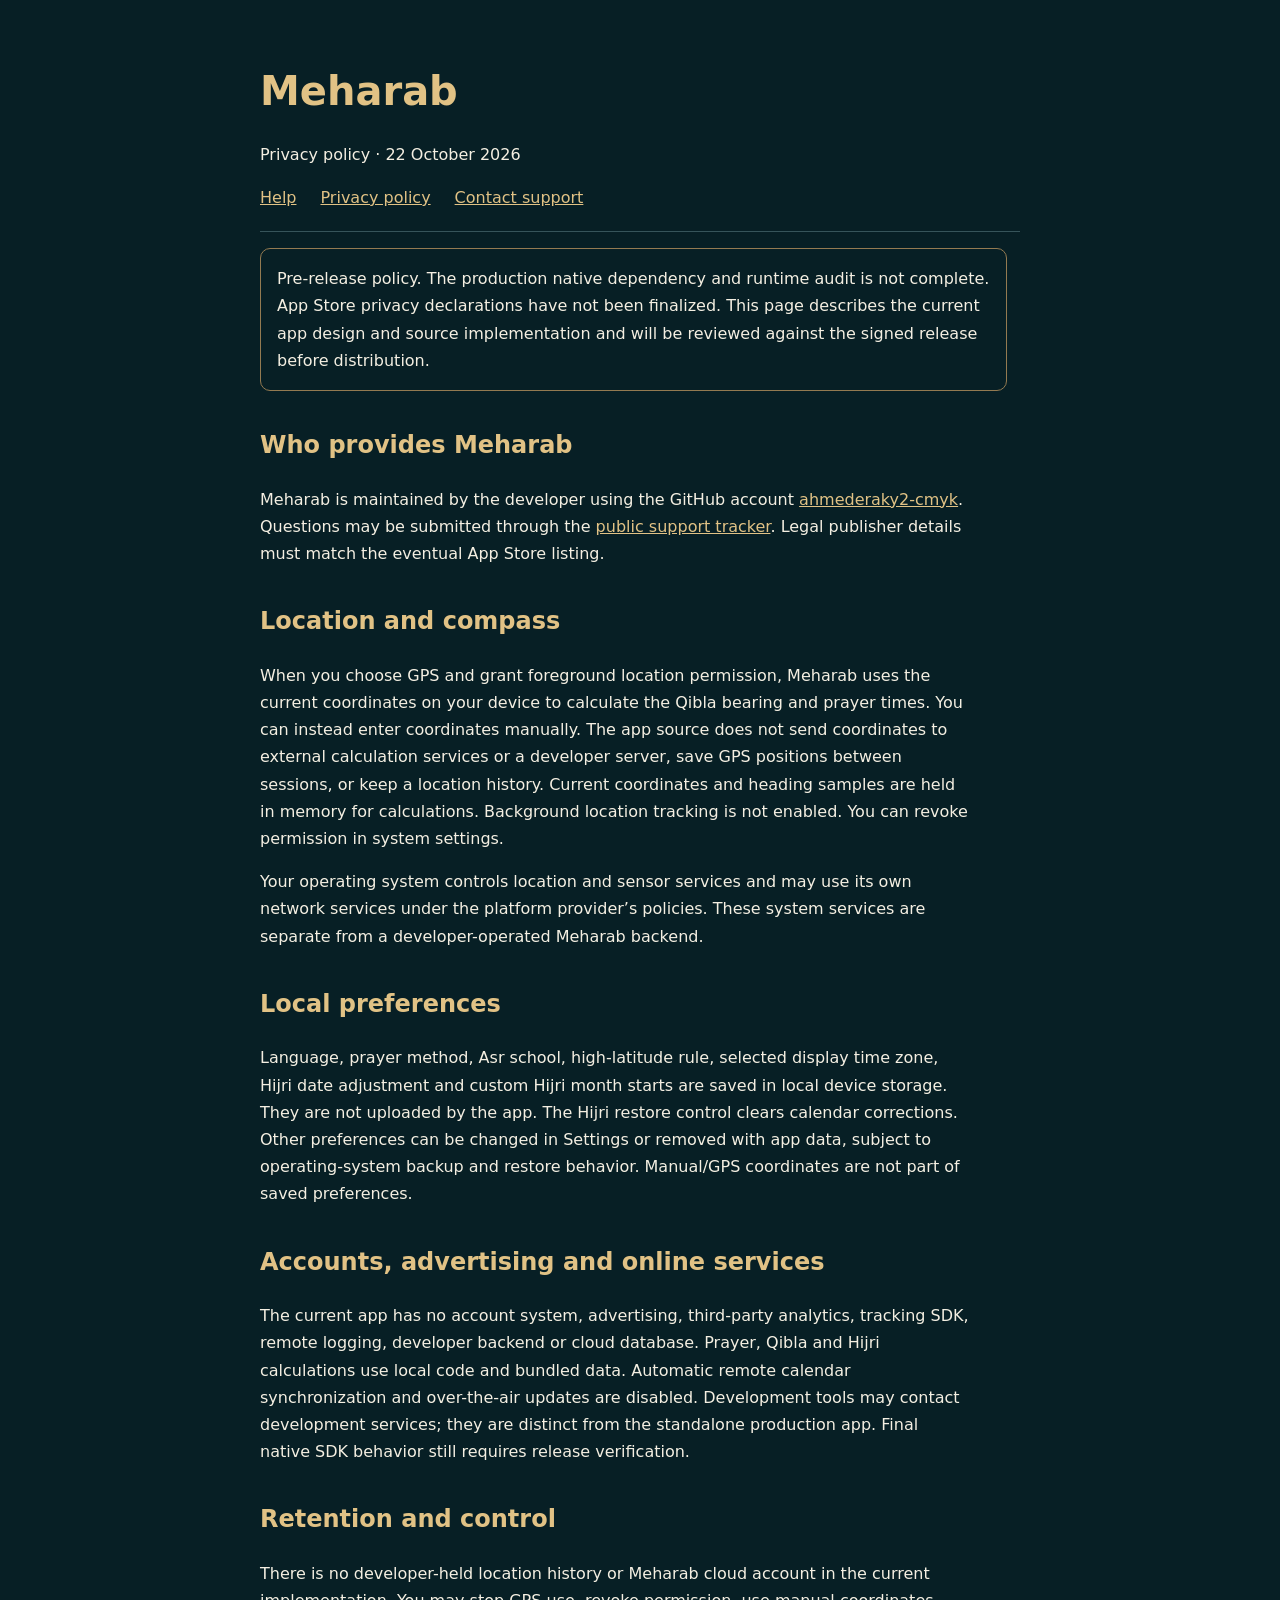
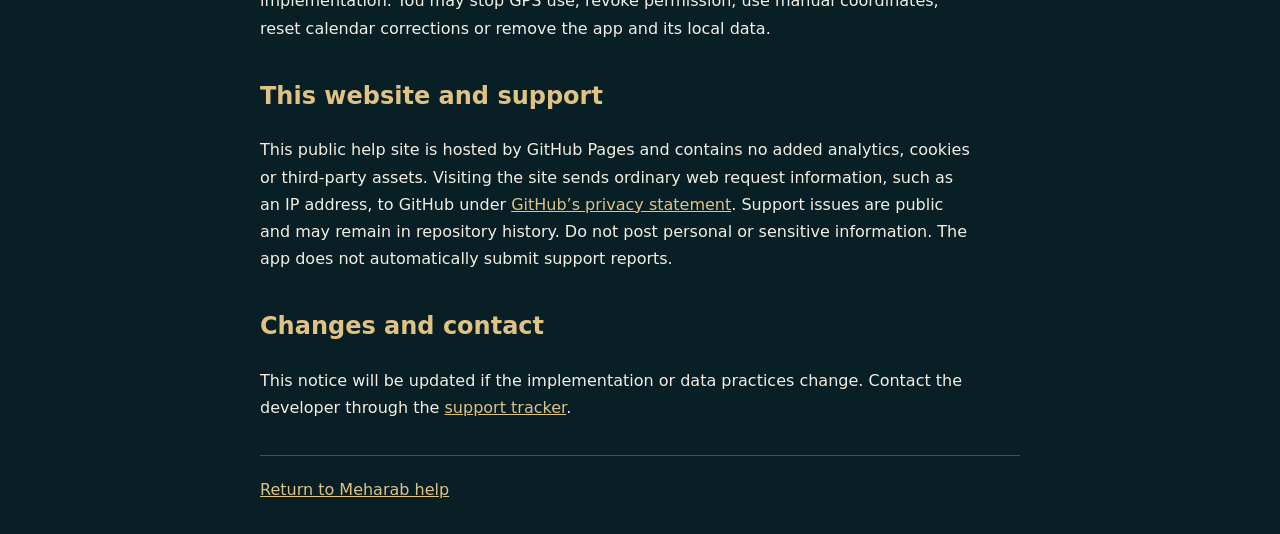
==== privacy.html @ 05a84f22 "Publish Meharab help and provisional privacy policy" ====
<!doctype html><html lang="en"><meta charset="utf-8"><meta name="viewport" content="width=device-width, initial-scale=1"><title>Meharab — Privacy Policy</title><link rel="stylesheet" href="style.css"><header><h1>Meharab</h1><p>Privacy policy · 22 October 2026</p><nav><a href="index.html">Help</a><a href="privacy.html">Privacy policy</a><a href="https://github.com/ahmederaky2-cmyk/Meharab-Support/issues/new">Contact support</a></nav></header><main><p class="notice">Pre-release policy. The production native dependency and runtime audit is not complete. App Store privacy declarations have not been finalized. This page describes the current app design and source implementation and will be reviewed against the signed release before distribution.</p><section><h2>Who provides Meharab</h2><p>Meharab is maintained by the developer using the GitHub account <a href="https://github.com/ahmederaky2-cmyk">ahmederaky2-cmyk</a>. Questions may be submitted through the <a href="https://github.com/ahmederaky2-cmyk/Meharab-Support/issues/new">public support tracker</a>. Legal publisher details must match the eventual App Store listing.</p></section><section><h2>Location and compass</h2><p>When you choose GPS and grant foreground location permission, Meharab uses the current coordinates on your device to calculate the Qibla bearing and prayer times. You can instead enter coordinates manually. The app source does not send coordinates to external calculation services or a developer server, save GPS positions between sessions, or keep a location history. Current coordinates and heading samples are held in memory for calculations. Background location tracking is not enabled. You can revoke permission in system settings.</p><p>Your operating system controls location and sensor services and may use its own network services under the platform provider’s policies. These system services are separate from a developer-operated Meharab backend.</p></section><section><h2>Local preferences</h2><p>Language, prayer method, Asr school, high-latitude rule, selected display time zone, Hijri date adjustment and custom Hijri month starts are saved in local device storage. They are not uploaded by the app. The Hijri restore control clears calendar corrections. Other preferences can be changed in Settings or removed with app data, subject to operating-system backup and restore behavior. Manual/GPS coordinates are not part of saved preferences.</p></section><section><h2>Accounts, advertising and online services</h2><p>The current app has no account system, advertising, third-party analytics, tracking SDK, remote logging, developer backend or cloud database. Prayer, Qibla and Hijri calculations use local code and bundled data. Automatic remote calendar synchronization and over-the-air updates are disabled. Development tools may contact development services; they are distinct from the standalone production app. Final native SDK behavior still requires release verification.</p></section><section><h2>Retention and control</h2><p>There is no developer-held location history or Meharab cloud account in the current implementation. You may stop GPS use, revoke permission, use manual coordinates, reset calendar corrections or remove the app and its local data.</p></section><section><h2>This website and support</h2><p>This public help site is hosted by GitHub Pages and contains no added analytics, cookies or third-party assets. Visiting the site sends ordinary web request information, such as an IP address, to GitHub under <a href="https://docs.github.com/en/site-policy/privacy-policies/github-general-privacy-statement">GitHub’s privacy statement</a>. Support issues are public and may remain in repository history. Do not post personal or sensitive information. The app does not automatically submit support reports.</p></section><section><h2>Changes and contact</h2><p>This notice will be updated if the implementation or data practices change. Contact the developer through the <a href="https://github.com/ahmederaky2-cmyk/Meharab-Support/issues/new">support tracker</a>.</p></section></main><footer><a href="index.html">Return to Meharab help</a></footer></html>
---- style.css ----
:root{color-scheme:dark;font-family:system-ui,sans-serif;background:#071f25;color:#f4efe2}body{max-width:760px;margin:auto;padding:30px 22px;line-height:1.7}header{border-bottom:1px solid #36545a;padding-bottom:20px}h1,h2,a{color:#e1c285}h1{font-size:2.5rem;margin-bottom:0}nav{display:flex;gap:24px;flex-wrap:wrap}section{margin:34px 0}footer{border-top:1px solid #36545a;color:#abc1ba;padding-top:20px}a:focus{outline:2px solid #e1c285}p,li{max-width:70ch}.notice{border:1px solid #937a51;padding:16px;border-radius:10px}
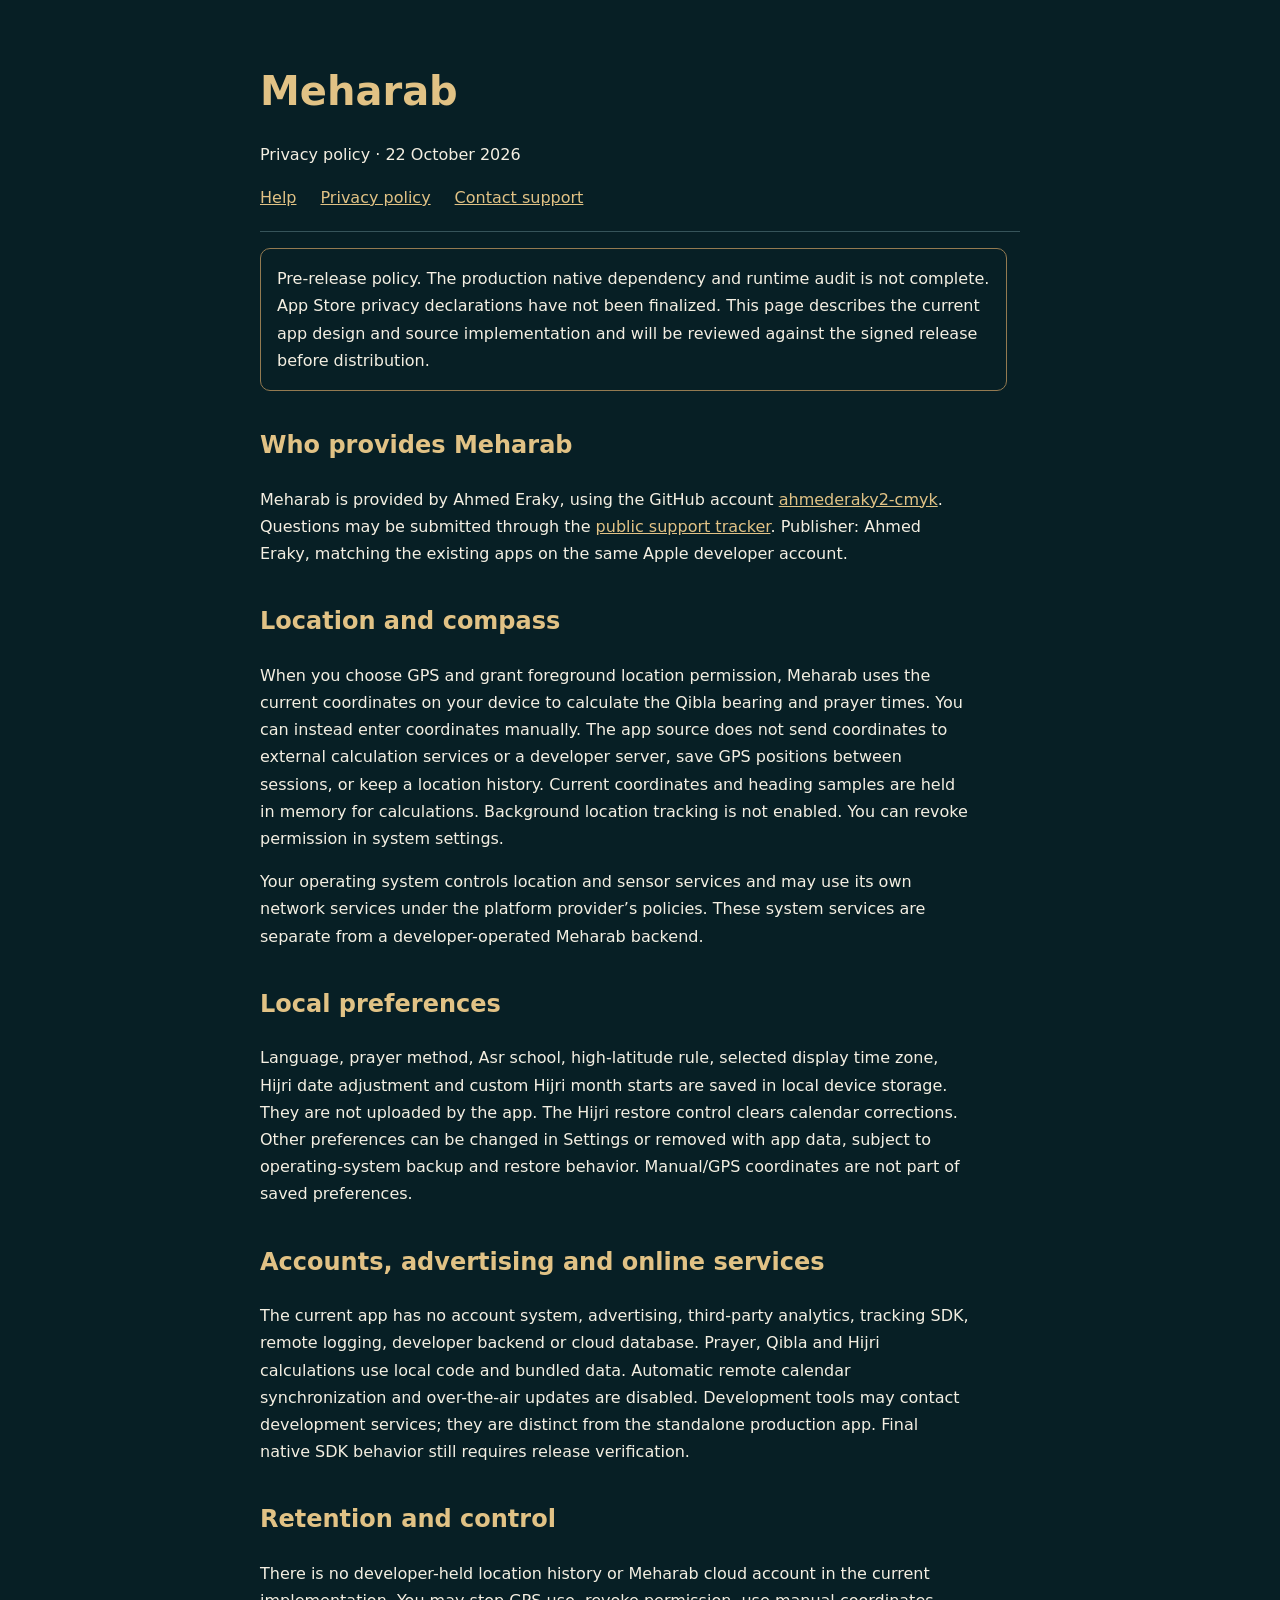
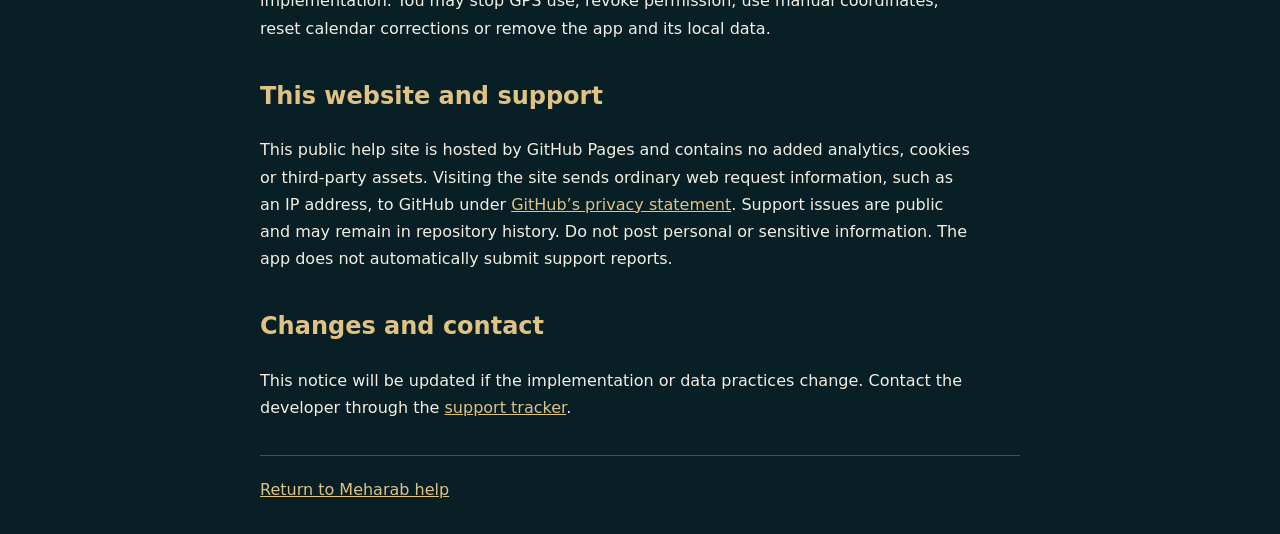
==== commit 47e84fd6: "Match Meharab publisher to existing Ahmed Eraky apps" ====
--- a/privacy.html
+++ b/privacy.html
@@ -1 +1 @@
-<!doctype html><html lang="en"><meta charset="utf-8"><meta name="viewport" content="width=device-width, initial-scale=1"><title>Meharab — Privacy Policy</title><link rel="stylesheet" href="style.css"><header><h1>Meharab</h1><p>Privacy policy · 22 October 2026</p><nav><a href="index.html">Help</a><a href="privacy.html">Privacy policy</a><a href="https://github.com/ahmederaky2-cmyk/Meharab-Support/issues/new">Contact support</a></nav></header><main><p class="notice">Pre-release policy. The production native dependency and runtime audit is not complete. App Store privacy declarations have not been finalized. This page describes the current app design and source implementation and will be reviewed against the signed release before distribution.</p><section><h2>Who provides Meharab</h2><p>Meharab is maintained by the developer using the GitHub account <a href="https://github.com/ahmederaky2-cmyk">ahmederaky2-cmyk</a>. Questions may be submitted through the <a href="https://github.com/ahmederaky2-cmyk/Meharab-Support/issues/new">public support tracker</a>. Legal publisher details must match the eventual App Store listing.</p></section><section><h2>Location and compass</h2><p>When you choose GPS and grant foreground location permission, Meharab uses the current coordinates on your device to calculate the Qibla bearing and prayer times. You can instead enter coordinates manually. The app source does not send coordinates to external calculation services or a developer server, save GPS positions between sessions, or keep a location history. Current coordinates and heading samples are held in memory for calculations. Background location tracking is not enabled. You can revoke permission in system settings.</p><p>Your operating system controls location and sensor services and may use its own network services under the platform provider’s policies. These system services are separate from a developer-operated Meharab backend.</p></section><section><h2>Local preferences</h2><p>Language, prayer method, Asr school, high-latitude rule, selected display time zone, Hijri date adjustment and custom Hijri month starts are saved in local device storage. They are not uploaded by the app. The Hijri restore control clears calendar corrections. Other preferences can be changed in Settings or removed with app data, subject to operating-system backup and restore behavior. Manual/GPS coordinates are not part of saved preferences.</p></section><section><h2>Accounts, advertising and online services</h2><p>The current app has no account system, advertising, third-party analytics, tracking SDK, remote logging, developer backend or cloud database. Prayer, Qibla and Hijri calculations use local code and bundled data. Automatic remote calendar synchronization and over-the-air updates are disabled. Development tools may contact development services; they are distinct from the standalone production app. Final native SDK behavior still requires release verification.</p></section><section><h2>Retention and control</h2><p>There is no developer-held location history or Meharab cloud account in the current implementation. You may stop GPS use, revoke permission, use manual coordinates, reset calendar corrections or remove the app and its local data.</p></section><section><h2>This website and support</h2><p>This public help site is hosted by GitHub Pages and contains no added analytics, cookies or third-party assets. Visiting the site sends ordinary web request information, such as an IP address, to GitHub under <a href="https://docs.github.com/en/site-policy/privacy-policies/github-general-privacy-statement">GitHub’s privacy statement</a>. Support issues are public and may remain in repository history. Do not post personal or sensitive information. The app does not automatically submit support reports.</p></section><section><h2>Changes and contact</h2><p>This notice will be updated if the implementation or data practices change. Contact the developer through the <a href="https://github.com/ahmederaky2-cmyk/Meharab-Support/issues/new">support tracker</a>.</p></section></main><footer><a href="index.html">Return to Meharab help</a></footer></html>
+<!doctype html><html lang="en"><meta charset="utf-8"><meta name="viewport" content="width=device-width, initial-scale=1"><title>Meharab — Privacy Policy</title><link rel="stylesheet" href="style.css"><header><h1>Meharab</h1><p>Privacy policy · 22 October 2026</p><nav><a href="index.html">Help</a><a href="privacy.html">Privacy policy</a><a href="https://github.com/ahmederaky2-cmyk/Meharab-Support/issues/new">Contact support</a></nav></header><main><p class="notice">Pre-release policy. The production native dependency and runtime audit is not complete. App Store privacy declarations have not been finalized. This page describes the current app design and source implementation and will be reviewed against the signed release before distribution.</p><section><h2>Who provides Meharab</h2><p>Meharab is provided by Ahmed Eraky, using the GitHub account <a href="https://github.com/ahmederaky2-cmyk">ahmederaky2-cmyk</a>. Questions may be submitted through the <a href="https://github.com/ahmederaky2-cmyk/Meharab-Support/issues/new">public support tracker</a>. Publisher: Ahmed Eraky, matching the existing apps on the same Apple developer account.</p></section><section><h2>Location and compass</h2><p>When you choose GPS and grant foreground location permission, Meharab uses the current coordinates on your device to calculate the Qibla bearing and prayer times. You can instead enter coordinates manually. The app source does not send coordinates to external calculation services or a developer server, save GPS positions between sessions, or keep a location history. Current coordinates and heading samples are held in memory for calculations. Background location tracking is not enabled. You can revoke permission in system settings.</p><p>Your operating system controls location and sensor services and may use its own network services under the platform provider’s policies. These system services are separate from a developer-operated Meharab backend.</p></section><section><h2>Local preferences</h2><p>Language, prayer method, Asr school, high-latitude rule, selected display time zone, Hijri date adjustment and custom Hijri month starts are saved in local device storage. They are not uploaded by the app. The Hijri restore control clears calendar corrections. Other preferences can be changed in Settings or removed with app data, subject to operating-system backup and restore behavior. Manual/GPS coordinates are not part of saved preferences.</p></section><section><h2>Accounts, advertising and online services</h2><p>The current app has no account system, advertising, third-party analytics, tracking SDK, remote logging, developer backend or cloud database. Prayer, Qibla and Hijri calculations use local code and bundled data. Automatic remote calendar synchronization and over-the-air updates are disabled. Development tools may contact development services; they are distinct from the standalone production app. Final native SDK behavior still requires release verification.</p></section><section><h2>Retention and control</h2><p>There is no developer-held location history or Meharab cloud account in the current implementation. You may stop GPS use, revoke permission, use manual coordinates, reset calendar corrections or remove the app and its local data.</p></section><section><h2>This website and support</h2><p>This public help site is hosted by GitHub Pages and contains no added analytics, cookies or third-party assets. Visiting the site sends ordinary web request information, such as an IP address, to GitHub under <a href="https://docs.github.com/en/site-policy/privacy-policies/github-general-privacy-statement">GitHub’s privacy statement</a>. Support issues are public and may remain in repository history. Do not post personal or sensitive information. The app does not automatically submit support reports.</p></section><section><h2>Changes and contact</h2><p>This notice will be updated if the implementation or data practices change. Contact the developer through the <a href="https://github.com/ahmederaky2-cmyk/Meharab-Support/issues/new">support tracker</a>.</p></section></main><footer><a href="index.html">Return to Meharab help</a></footer></html>
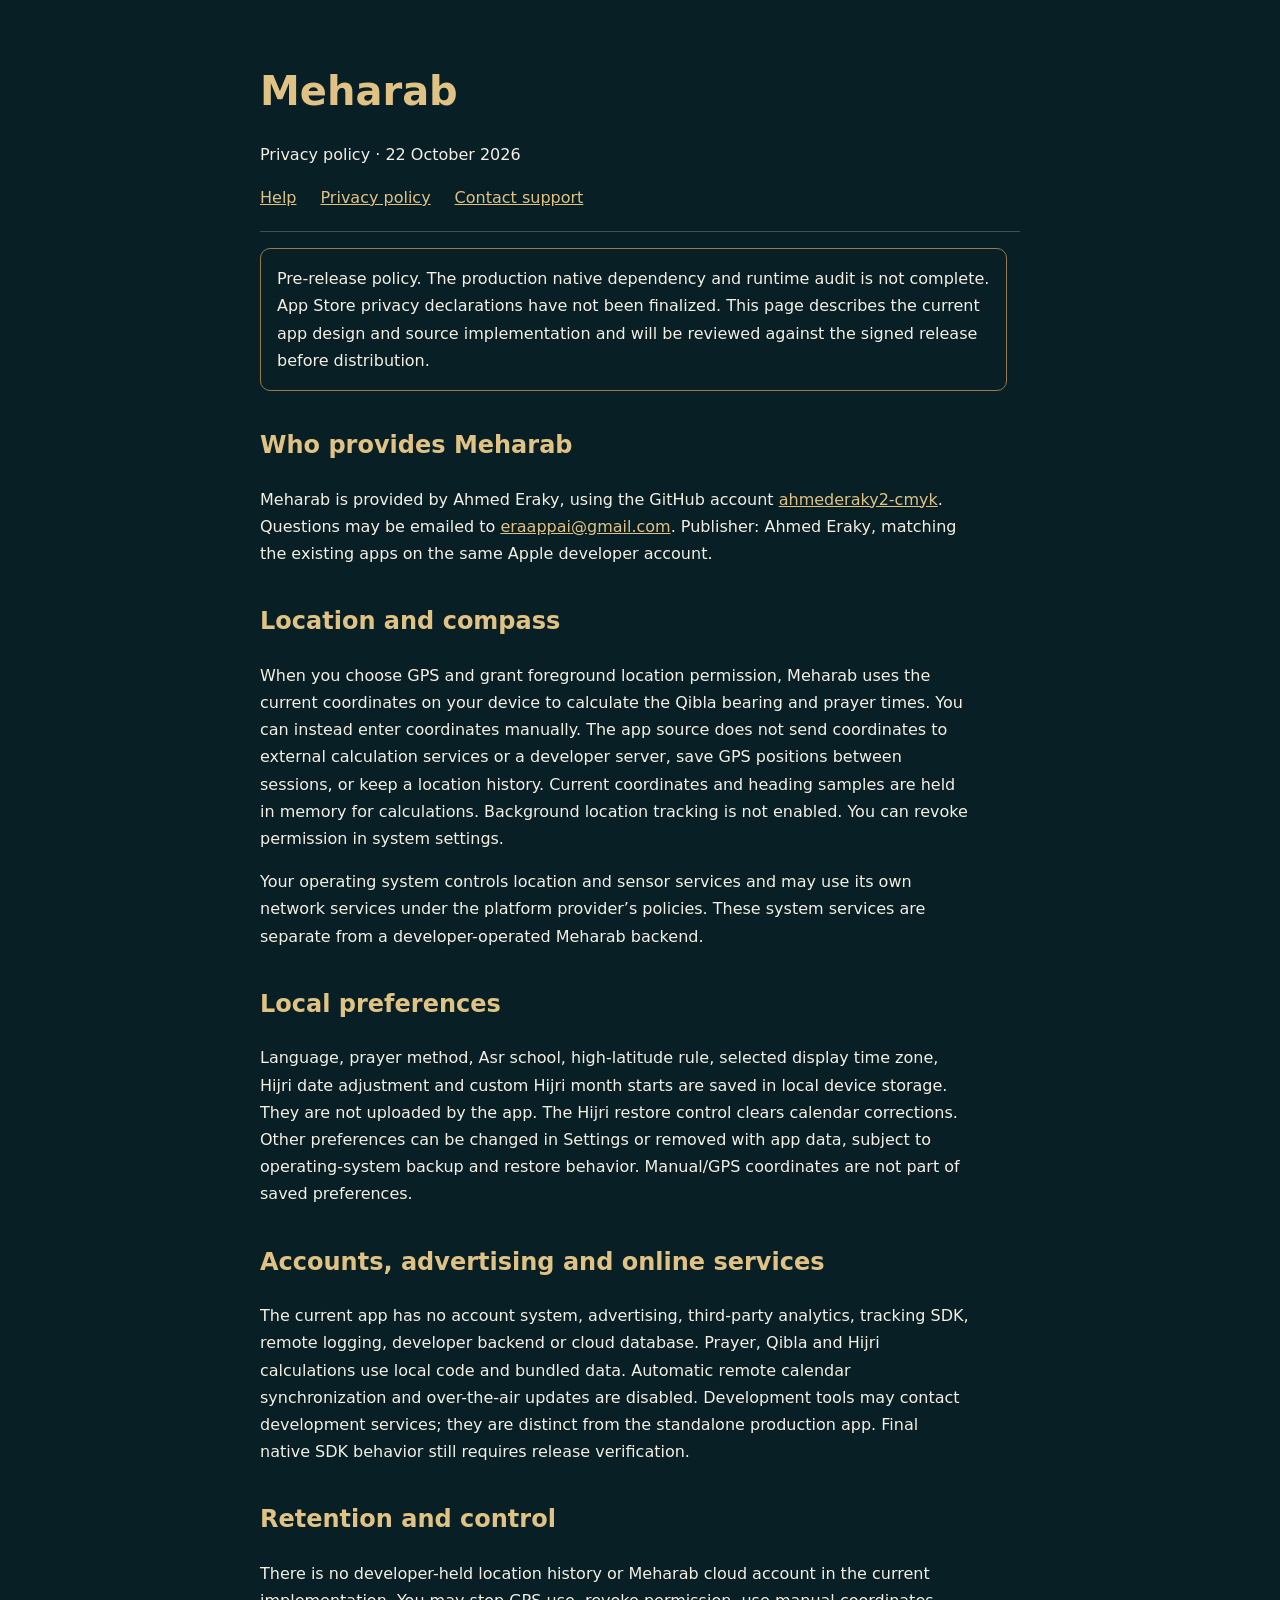
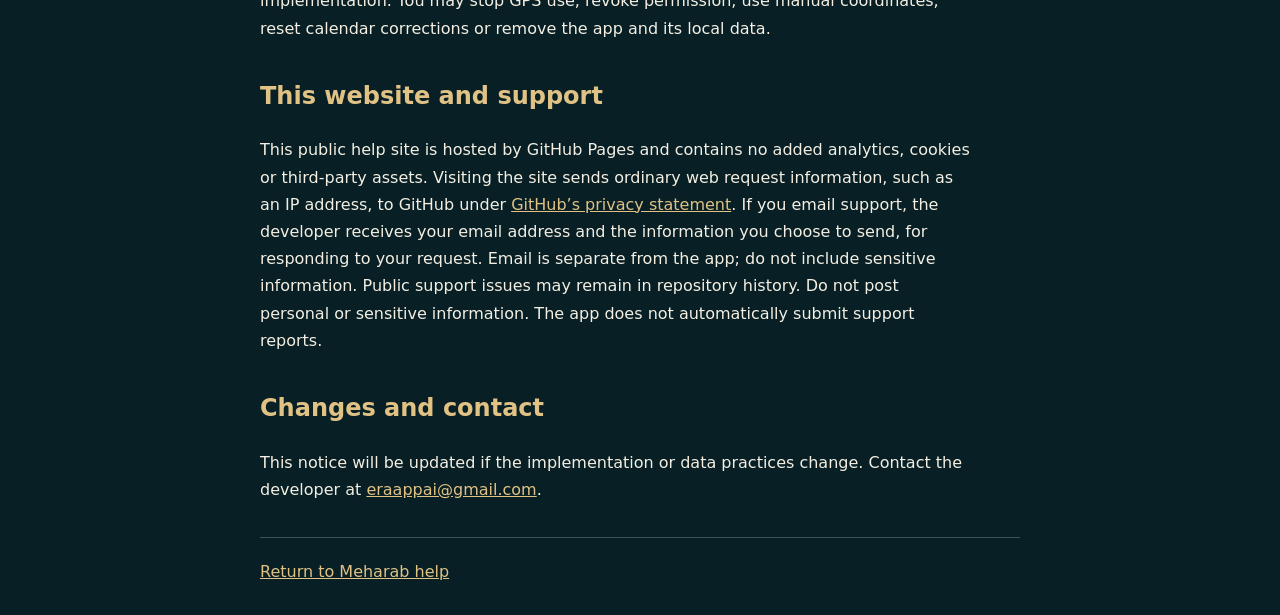
==== commit 87398a4b: "Use confirmed Fastera support email for Meharab" ====
--- a/privacy.html
+++ b/privacy.html
@@ -1 +1 @@
-<!doctype html><html lang="en"><meta charset="utf-8"><meta name="viewport" content="width=device-width, initial-scale=1"><title>Meharab — Privacy Policy</title><link rel="stylesheet" href="style.css"><header><h1>Meharab</h1><p>Privacy policy · 22 October 2026</p><nav><a href="index.html">Help</a><a href="privacy.html">Privacy policy</a><a href="https://github.com/ahmederaky2-cmyk/Meharab-Support/issues/new">Contact support</a></nav></header><main><p class="notice">Pre-release policy. The production native dependency and runtime audit is not complete. App Store privacy declarations have not been finalized. This page describes the current app design and source implementation and will be reviewed against the signed release before distribution.</p><section><h2>Who provides Meharab</h2><p>Meharab is provided by Ahmed Eraky, using the GitHub account <a href="https://github.com/ahmederaky2-cmyk">ahmederaky2-cmyk</a>. Questions may be submitted through the <a href="https://github.com/ahmederaky2-cmyk/Meharab-Support/issues/new">public support tracker</a>. Publisher: Ahmed Eraky, matching the existing apps on the same Apple developer account.</p></section><section><h2>Location and compass</h2><p>When you choose GPS and grant foreground location permission, Meharab uses the current coordinates on your device to calculate the Qibla bearing and prayer times. You can instead enter coordinates manually. The app source does not send coordinates to external calculation services or a developer server, save GPS positions between sessions, or keep a location history. Current coordinates and heading samples are held in memory for calculations. Background location tracking is not enabled. You can revoke permission in system settings.</p><p>Your operating system controls location and sensor services and may use its own network services under the platform provider’s policies. These system services are separate from a developer-operated Meharab backend.</p></section><section><h2>Local preferences</h2><p>Language, prayer method, Asr school, high-latitude rule, selected display time zone, Hijri date adjustment and custom Hijri month starts are saved in local device storage. They are not uploaded by the app. The Hijri restore control clears calendar corrections. Other preferences can be changed in Settings or removed with app data, subject to operating-system backup and restore behavior. Manual/GPS coordinates are not part of saved preferences.</p></section><section><h2>Accounts, advertising and online services</h2><p>The current app has no account system, advertising, third-party analytics, tracking SDK, remote logging, developer backend or cloud database. Prayer, Qibla and Hijri calculations use local code and bundled data. Automatic remote calendar synchronization and over-the-air updates are disabled. Development tools may contact development services; they are distinct from the standalone production app. Final native SDK behavior still requires release verification.</p></section><section><h2>Retention and control</h2><p>There is no developer-held location history or Meharab cloud account in the current implementation. You may stop GPS use, revoke permission, use manual coordinates, reset calendar corrections or remove the app and its local data.</p></section><section><h2>This website and support</h2><p>This public help site is hosted by GitHub Pages and contains no added analytics, cookies or third-party assets. Visiting the site sends ordinary web request information, such as an IP address, to GitHub under <a href="https://docs.github.com/en/site-policy/privacy-policies/github-general-privacy-statement">GitHub’s privacy statement</a>. Support issues are public and may remain in repository history. Do not post personal or sensitive information. The app does not automatically submit support reports.</p></section><section><h2>Changes and contact</h2><p>This notice will be updated if the implementation or data practices change. Contact the developer through the <a href="https://github.com/ahmederaky2-cmyk/Meharab-Support/issues/new">support tracker</a>.</p></section></main><footer><a href="index.html">Return to Meharab help</a></footer></html>
+<!doctype html><html lang="en"><meta charset="utf-8"><meta name="viewport" content="width=device-width, initial-scale=1"><title>Meharab — Privacy Policy</title><link rel="stylesheet" href="style.css"><header><h1>Meharab</h1><p>Privacy policy · 22 October 2026</p><nav><a href="index.html">Help</a><a href="privacy.html">Privacy policy</a><a href="https://github.com/ahmederaky2-cmyk/Meharab-Support/issues/new">Contact support</a></nav></header><main><p class="notice">Pre-release policy. The production native dependency and runtime audit is not complete. App Store privacy declarations have not been finalized. This page describes the current app design and source implementation and will be reviewed against the signed release before distribution.</p><section><h2>Who provides Meharab</h2><p>Meharab is provided by Ahmed Eraky, using the GitHub account <a href="https://github.com/ahmederaky2-cmyk">ahmederaky2-cmyk</a>. Questions may be emailed to <a href="mailto:eraappai@gmail.com">eraappai@gmail.com</a>. Publisher: Ahmed Eraky, matching the existing apps on the same Apple developer account.</p></section><section><h2>Location and compass</h2><p>When you choose GPS and grant foreground location permission, Meharab uses the current coordinates on your device to calculate the Qibla bearing and prayer times. You can instead enter coordinates manually. The app source does not send coordinates to external calculation services or a developer server, save GPS positions between sessions, or keep a location history. Current coordinates and heading samples are held in memory for calculations. Background location tracking is not enabled. You can revoke permission in system settings.</p><p>Your operating system controls location and sensor services and may use its own network services under the platform provider’s policies. These system services are separate from a developer-operated Meharab backend.</p></section><section><h2>Local preferences</h2><p>Language, prayer method, Asr school, high-latitude rule, selected display time zone, Hijri date adjustment and custom Hijri month starts are saved in local device storage. They are not uploaded by the app. The Hijri restore control clears calendar corrections. Other preferences can be changed in Settings or removed with app data, subject to operating-system backup and restore behavior. Manual/GPS coordinates are not part of saved preferences.</p></section><section><h2>Accounts, advertising and online services</h2><p>The current app has no account system, advertising, third-party analytics, tracking SDK, remote logging, developer backend or cloud database. Prayer, Qibla and Hijri calculations use local code and bundled data. Automatic remote calendar synchronization and over-the-air updates are disabled. Development tools may contact development services; they are distinct from the standalone production app. Final native SDK behavior still requires release verification.</p></section><section><h2>Retention and control</h2><p>There is no developer-held location history or Meharab cloud account in the current implementation. You may stop GPS use, revoke permission, use manual coordinates, reset calendar corrections or remove the app and its local data.</p></section><section><h2>This website and support</h2><p>This public help site is hosted by GitHub Pages and contains no added analytics, cookies or third-party assets. Visiting the site sends ordinary web request information, such as an IP address, to GitHub under <a href="https://docs.github.com/en/site-policy/privacy-policies/github-general-privacy-statement">GitHub’s privacy statement</a>. If you email support, the developer receives your email address and the information you choose to send, for responding to your request. Email is separate from the app; do not include sensitive information. Public support issues may remain in repository history. Do not post personal or sensitive information. The app does not automatically submit support reports.</p></section><section><h2>Changes and contact</h2><p>This notice will be updated if the implementation or data practices change. Contact the developer at <a href="mailto:eraappai@gmail.com">eraappai@gmail.com</a>.</p></section></main><footer><a href="index.html">Return to Meharab help</a></footer></html>
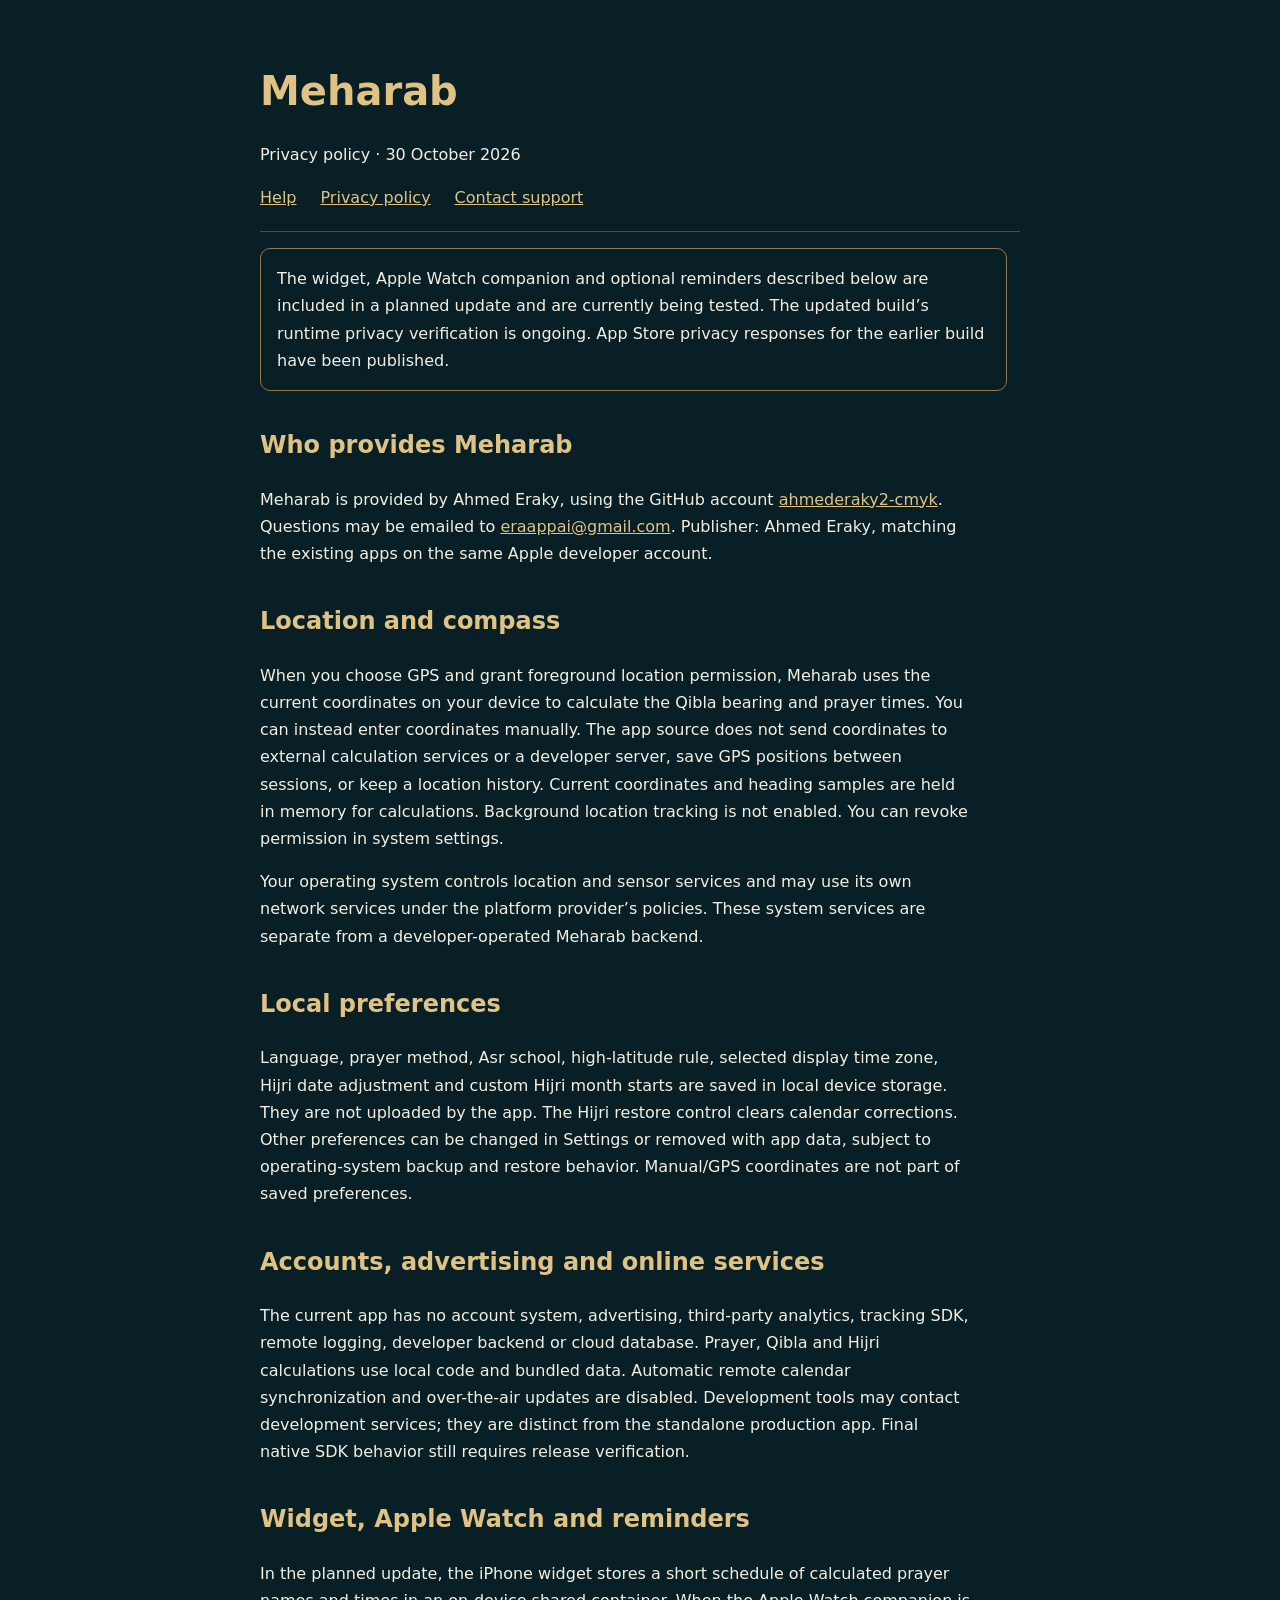
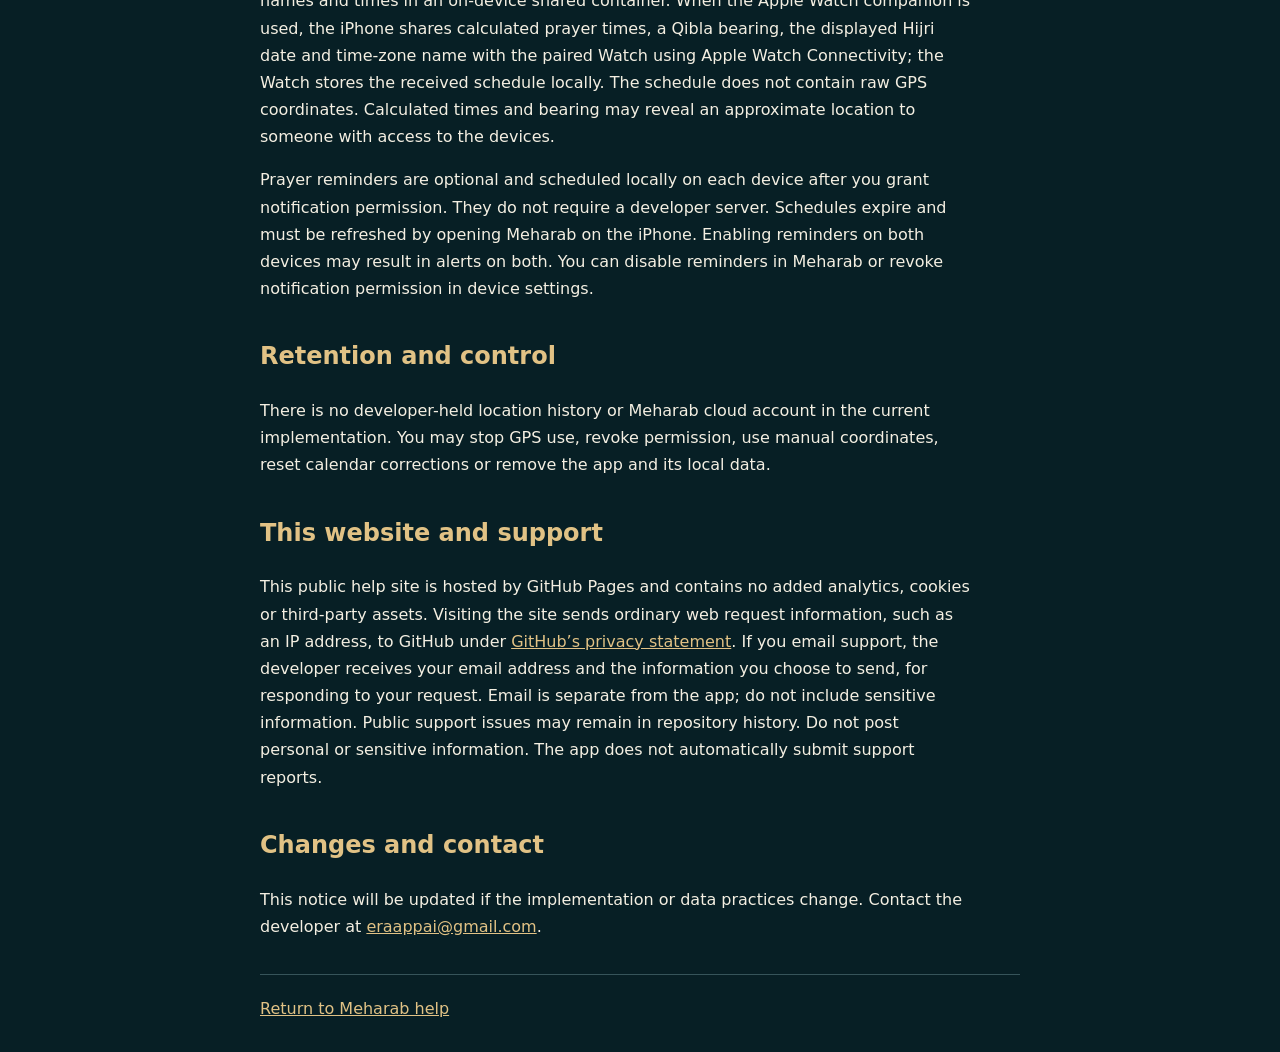
==== commit 7cb5bb00: "Describe upcoming widget, watch, and local reminders" ====
--- a/privacy.html
+++ b/privacy.html
@@ -1 +1 @@
-<!doctype html><html lang="en"><meta charset="utf-8"><meta name="viewport" content="width=device-width, initial-scale=1"><title>Meharab — Privacy Policy</title><link rel="stylesheet" href="style.css"><header><h1>Meharab</h1><p>Privacy policy · 22 October 2026</p><nav><a href="index.html">Help</a><a href="privacy.html">Privacy policy</a><a href="https://github.com/ahmederaky2-cmyk/Meharab-Support/issues/new">Contact support</a></nav></header><main><p class="notice">Pre-release policy. The production native dependency and runtime audit is not complete. App Store privacy declarations have not been finalized. This page describes the current app design and source implementation and will be reviewed against the signed release before distribution.</p><section><h2>Who provides Meharab</h2><p>Meharab is provided by Ahmed Eraky, using the GitHub account <a href="https://github.com/ahmederaky2-cmyk">ahmederaky2-cmyk</a>. Questions may be emailed to <a href="mailto:eraappai@gmail.com">eraappai@gmail.com</a>. Publisher: Ahmed Eraky, matching the existing apps on the same Apple developer account.</p></section><section><h2>Location and compass</h2><p>When you choose GPS and grant foreground location permission, Meharab uses the current coordinates on your device to calculate the Qibla bearing and prayer times. You can instead enter coordinates manually. The app source does not send coordinates to external calculation services or a developer server, save GPS positions between sessions, or keep a location history. Current coordinates and heading samples are held in memory for calculations. Background location tracking is not enabled. You can revoke permission in system settings.</p><p>Your operating system controls location and sensor services and may use its own network services under the platform provider’s policies. These system services are separate from a developer-operated Meharab backend.</p></section><section><h2>Local preferences</h2><p>Language, prayer method, Asr school, high-latitude rule, selected display time zone, Hijri date adjustment and custom Hijri month starts are saved in local device storage. They are not uploaded by the app. The Hijri restore control clears calendar corrections. Other preferences can be changed in Settings or removed with app data, subject to operating-system backup and restore behavior. Manual/GPS coordinates are not part of saved preferences.</p></section><section><h2>Accounts, advertising and online services</h2><p>The current app has no account system, advertising, third-party analytics, tracking SDK, remote logging, developer backend or cloud database. Prayer, Qibla and Hijri calculations use local code and bundled data. Automatic remote calendar synchronization and over-the-air updates are disabled. Development tools may contact development services; they are distinct from the standalone production app. Final native SDK behavior still requires release verification.</p></section><section><h2>Retention and control</h2><p>There is no developer-held location history or Meharab cloud account in the current implementation. You may stop GPS use, revoke permission, use manual coordinates, reset calendar corrections or remove the app and its local data.</p></section><section><h2>This website and support</h2><p>This public help site is hosted by GitHub Pages and contains no added analytics, cookies or third-party assets. Visiting the site sends ordinary web request information, such as an IP address, to GitHub under <a href="https://docs.github.com/en/site-policy/privacy-policies/github-general-privacy-statement">GitHub’s privacy statement</a>. If you email support, the developer receives your email address and the information you choose to send, for responding to your request. Email is separate from the app; do not include sensitive information. Public support issues may remain in repository history. Do not post personal or sensitive information. The app does not automatically submit support reports.</p></section><section><h2>Changes and contact</h2><p>This notice will be updated if the implementation or data practices change. Contact the developer at <a href="mailto:eraappai@gmail.com">eraappai@gmail.com</a>.</p></section></main><footer><a href="index.html">Return to Meharab help</a></footer></html>
+<!doctype html><html lang="en"><meta charset="utf-8"><meta name="viewport" content="width=device-width, initial-scale=1"><title>Meharab — Privacy Policy</title><link rel="stylesheet" href="style.css"><header><h1>Meharab</h1><p>Privacy policy · 30 October 2026</p><nav><a href="index.html">Help</a><a href="privacy.html">Privacy policy</a><a href="https://github.com/ahmederaky2-cmyk/Meharab-Support/issues/new">Contact support</a></nav></header><main><p class="notice">The widget, Apple Watch companion and optional reminders described below are included in a planned update and are currently being tested. The updated build’s runtime privacy verification is ongoing. App Store privacy responses for the earlier build have been published.</p><section><h2>Who provides Meharab</h2><p>Meharab is provided by Ahmed Eraky, using the GitHub account <a href="https://github.com/ahmederaky2-cmyk">ahmederaky2-cmyk</a>. Questions may be emailed to <a href="mailto:eraappai@gmail.com">eraappai@gmail.com</a>. Publisher: Ahmed Eraky, matching the existing apps on the same Apple developer account.</p></section><section><h2>Location and compass</h2><p>When you choose GPS and grant foreground location permission, Meharab uses the current coordinates on your device to calculate the Qibla bearing and prayer times. You can instead enter coordinates manually. The app source does not send coordinates to external calculation services or a developer server, save GPS positions between sessions, or keep a location history. Current coordinates and heading samples are held in memory for calculations. Background location tracking is not enabled. You can revoke permission in system settings.</p><p>Your operating system controls location and sensor services and may use its own network services under the platform provider’s policies. These system services are separate from a developer-operated Meharab backend.</p></section><section><h2>Local preferences</h2><p>Language, prayer method, Asr school, high-latitude rule, selected display time zone, Hijri date adjustment and custom Hijri month starts are saved in local device storage. They are not uploaded by the app. The Hijri restore control clears calendar corrections. Other preferences can be changed in Settings or removed with app data, subject to operating-system backup and restore behavior. Manual/GPS coordinates are not part of saved preferences.</p></section><section><h2>Accounts, advertising and online services</h2><p>The current app has no account system, advertising, third-party analytics, tracking SDK, remote logging, developer backend or cloud database. Prayer, Qibla and Hijri calculations use local code and bundled data. Automatic remote calendar synchronization and over-the-air updates are disabled. Development tools may contact development services; they are distinct from the standalone production app. Final native SDK behavior still requires release verification.</p></section><section><h2>Widget, Apple Watch and reminders</h2><p>In the planned update, the iPhone widget stores a short schedule of calculated prayer names and times in an on-device shared container. When the Apple Watch companion is used, the iPhone shares calculated prayer times, a Qibla bearing, the displayed Hijri date and time-zone name with the paired Watch using Apple Watch Connectivity; the Watch stores the received schedule locally. The schedule does not contain raw GPS coordinates. Calculated times and bearing may reveal an approximate location to someone with access to the devices.</p><p>Prayer reminders are optional and scheduled locally on each device after you grant notification permission. They do not require a developer server. Schedules expire and must be refreshed by opening Meharab on the iPhone. Enabling reminders on both devices may result in alerts on both. You can disable reminders in Meharab or revoke notification permission in device settings.</p></section><section><h2>Retention and control</h2><p>There is no developer-held location history or Meharab cloud account in the current implementation. You may stop GPS use, revoke permission, use manual coordinates, reset calendar corrections or remove the app and its local data.</p></section><section><h2>This website and support</h2><p>This public help site is hosted by GitHub Pages and contains no added analytics, cookies or third-party assets. Visiting the site sends ordinary web request information, such as an IP address, to GitHub under <a href="https://docs.github.com/en/site-policy/privacy-policies/github-general-privacy-statement">GitHub’s privacy statement</a>. If you email support, the developer receives your email address and the information you choose to send, for responding to your request. Email is separate from the app; do not include sensitive information. Public support issues may remain in repository history. Do not post personal or sensitive information. The app does not automatically submit support reports.</p></section><section><h2>Changes and contact</h2><p>This notice will be updated if the implementation or data practices change. Contact the developer at <a href="mailto:eraappai@gmail.com">eraappai@gmail.com</a>.</p></section></main><footer><a href="index.html">Return to Meharab help</a></footer></html>
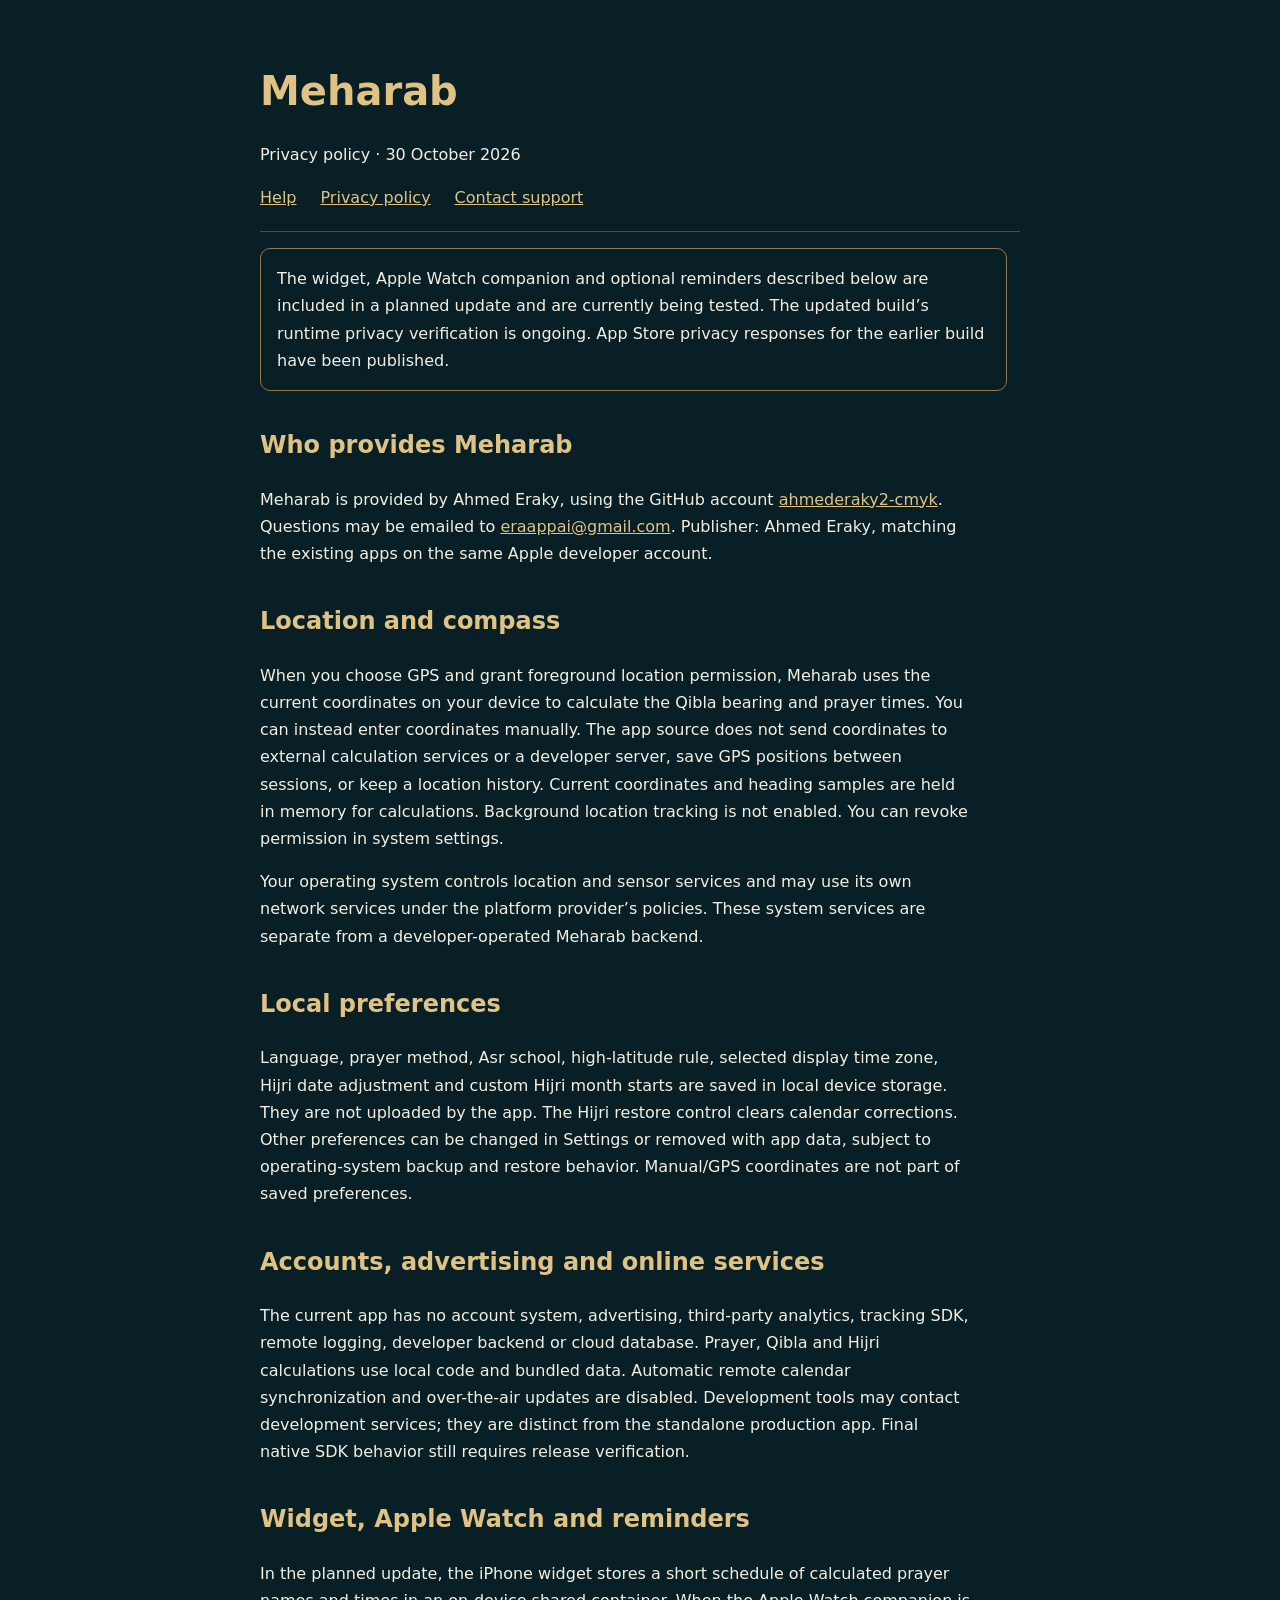
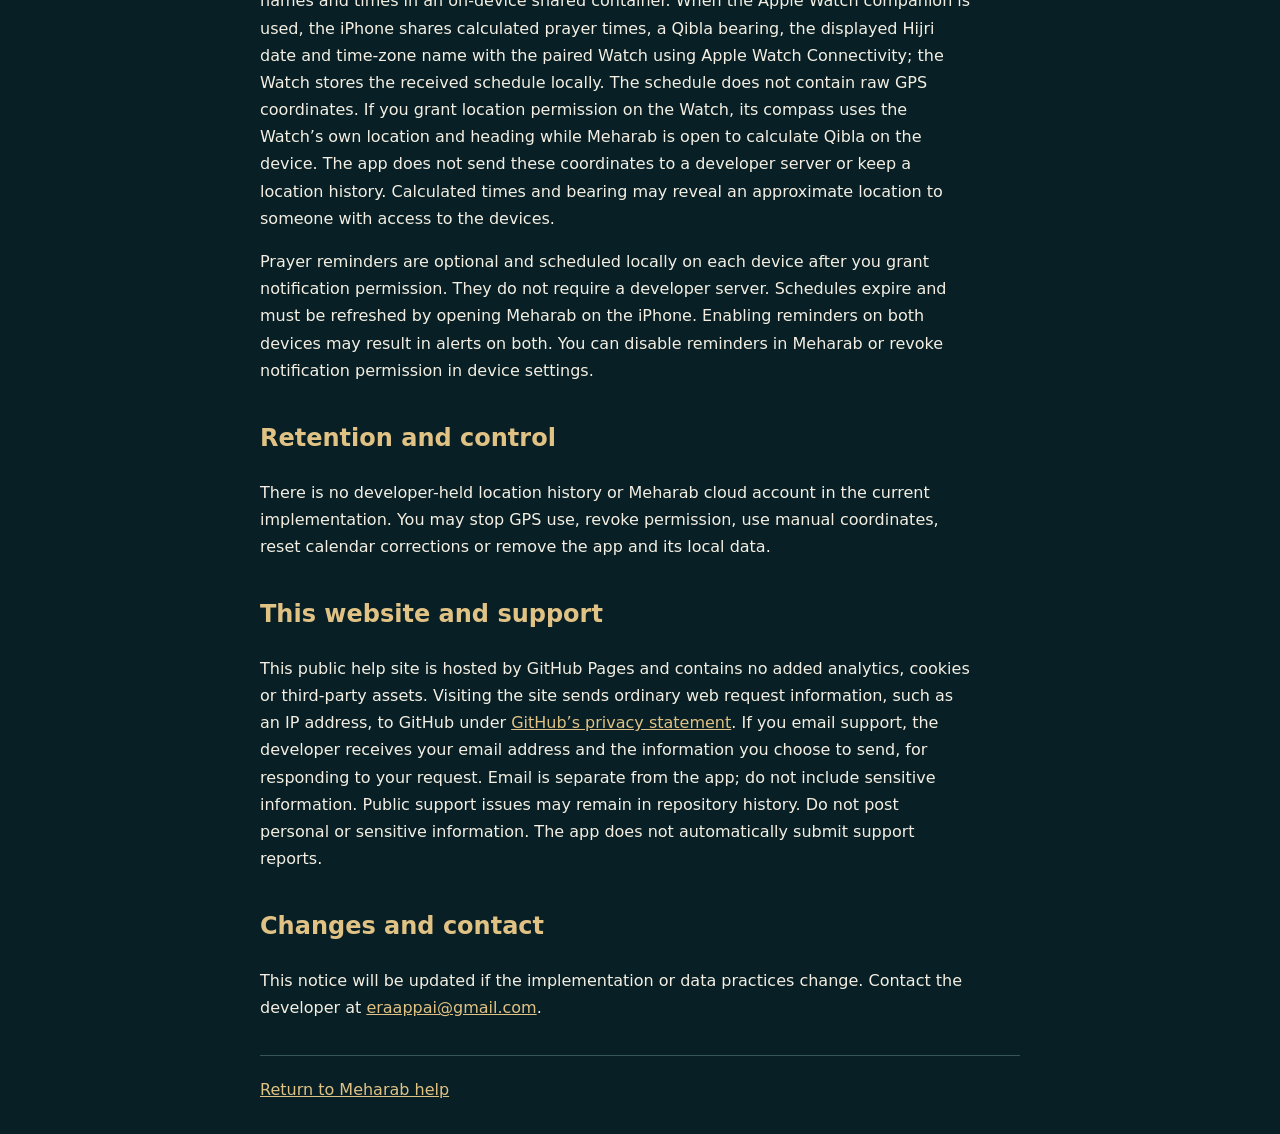
==== commit c88a33f6: "Describe on-device Watch compass location use" ====
--- a/privacy.html
+++ b/privacy.html
@@ -1 +1 @@
-<!doctype html><html lang="en"><meta charset="utf-8"><meta name="viewport" content="width=device-width, initial-scale=1"><title>Meharab — Privacy Policy</title><link rel="stylesheet" href="style.css"><header><h1>Meharab</h1><p>Privacy policy · 30 October 2026</p><nav><a href="index.html">Help</a><a href="privacy.html">Privacy policy</a><a href="https://github.com/ahmederaky2-cmyk/Meharab-Support/issues/new">Contact support</a></nav></header><main><p class="notice">The widget, Apple Watch companion and optional reminders described below are included in a planned update and are currently being tested. The updated build’s runtime privacy verification is ongoing. App Store privacy responses for the earlier build have been published.</p><section><h2>Who provides Meharab</h2><p>Meharab is provided by Ahmed Eraky, using the GitHub account <a href="https://github.com/ahmederaky2-cmyk">ahmederaky2-cmyk</a>. Questions may be emailed to <a href="mailto:eraappai@gmail.com">eraappai@gmail.com</a>. Publisher: Ahmed Eraky, matching the existing apps on the same Apple developer account.</p></section><section><h2>Location and compass</h2><p>When you choose GPS and grant foreground location permission, Meharab uses the current coordinates on your device to calculate the Qibla bearing and prayer times. You can instead enter coordinates manually. The app source does not send coordinates to external calculation services or a developer server, save GPS positions between sessions, or keep a location history. Current coordinates and heading samples are held in memory for calculations. Background location tracking is not enabled. You can revoke permission in system settings.</p><p>Your operating system controls location and sensor services and may use its own network services under the platform provider’s policies. These system services are separate from a developer-operated Meharab backend.</p></section><section><h2>Local preferences</h2><p>Language, prayer method, Asr school, high-latitude rule, selected display time zone, Hijri date adjustment and custom Hijri month starts are saved in local device storage. They are not uploaded by the app. The Hijri restore control clears calendar corrections. Other preferences can be changed in Settings or removed with app data, subject to operating-system backup and restore behavior. Manual/GPS coordinates are not part of saved preferences.</p></section><section><h2>Accounts, advertising and online services</h2><p>The current app has no account system, advertising, third-party analytics, tracking SDK, remote logging, developer backend or cloud database. Prayer, Qibla and Hijri calculations use local code and bundled data. Automatic remote calendar synchronization and over-the-air updates are disabled. Development tools may contact development services; they are distinct from the standalone production app. Final native SDK behavior still requires release verification.</p></section><section><h2>Widget, Apple Watch and reminders</h2><p>In the planned update, the iPhone widget stores a short schedule of calculated prayer names and times in an on-device shared container. When the Apple Watch companion is used, the iPhone shares calculated prayer times, a Qibla bearing, the displayed Hijri date and time-zone name with the paired Watch using Apple Watch Connectivity; the Watch stores the received schedule locally. The schedule does not contain raw GPS coordinates. Calculated times and bearing may reveal an approximate location to someone with access to the devices.</p><p>Prayer reminders are optional and scheduled locally on each device after you grant notification permission. They do not require a developer server. Schedules expire and must be refreshed by opening Meharab on the iPhone. Enabling reminders on both devices may result in alerts on both. You can disable reminders in Meharab or revoke notification permission in device settings.</p></section><section><h2>Retention and control</h2><p>There is no developer-held location history or Meharab cloud account in the current implementation. You may stop GPS use, revoke permission, use manual coordinates, reset calendar corrections or remove the app and its local data.</p></section><section><h2>This website and support</h2><p>This public help site is hosted by GitHub Pages and contains no added analytics, cookies or third-party assets. Visiting the site sends ordinary web request information, such as an IP address, to GitHub under <a href="https://docs.github.com/en/site-policy/privacy-policies/github-general-privacy-statement">GitHub’s privacy statement</a>. If you email support, the developer receives your email address and the information you choose to send, for responding to your request. Email is separate from the app; do not include sensitive information. Public support issues may remain in repository history. Do not post personal or sensitive information. The app does not automatically submit support reports.</p></section><section><h2>Changes and contact</h2><p>This notice will be updated if the implementation or data practices change. Contact the developer at <a href="mailto:eraappai@gmail.com">eraappai@gmail.com</a>.</p></section></main><footer><a href="index.html">Return to Meharab help</a></footer></html>
+<!doctype html><html lang="en"><meta charset="utf-8"><meta name="viewport" content="width=device-width, initial-scale=1"><title>Meharab — Privacy Policy</title><link rel="stylesheet" href="style.css"><header><h1>Meharab</h1><p>Privacy policy · 30 October 2026</p><nav><a href="index.html">Help</a><a href="privacy.html">Privacy policy</a><a href="https://github.com/ahmederaky2-cmyk/Meharab-Support/issues/new">Contact support</a></nav></header><main><p class="notice">The widget, Apple Watch companion and optional reminders described below are included in a planned update and are currently being tested. The updated build’s runtime privacy verification is ongoing. App Store privacy responses for the earlier build have been published.</p><section><h2>Who provides Meharab</h2><p>Meharab is provided by Ahmed Eraky, using the GitHub account <a href="https://github.com/ahmederaky2-cmyk">ahmederaky2-cmyk</a>. Questions may be emailed to <a href="mailto:eraappai@gmail.com">eraappai@gmail.com</a>. Publisher: Ahmed Eraky, matching the existing apps on the same Apple developer account.</p></section><section><h2>Location and compass</h2><p>When you choose GPS and grant foreground location permission, Meharab uses the current coordinates on your device to calculate the Qibla bearing and prayer times. You can instead enter coordinates manually. The app source does not send coordinates to external calculation services or a developer server, save GPS positions between sessions, or keep a location history. Current coordinates and heading samples are held in memory for calculations. Background location tracking is not enabled. You can revoke permission in system settings.</p><p>Your operating system controls location and sensor services and may use its own network services under the platform provider’s policies. These system services are separate from a developer-operated Meharab backend.</p></section><section><h2>Local preferences</h2><p>Language, prayer method, Asr school, high-latitude rule, selected display time zone, Hijri date adjustment and custom Hijri month starts are saved in local device storage. They are not uploaded by the app. The Hijri restore control clears calendar corrections. Other preferences can be changed in Settings or removed with app data, subject to operating-system backup and restore behavior. Manual/GPS coordinates are not part of saved preferences.</p></section><section><h2>Accounts, advertising and online services</h2><p>The current app has no account system, advertising, third-party analytics, tracking SDK, remote logging, developer backend or cloud database. Prayer, Qibla and Hijri calculations use local code and bundled data. Automatic remote calendar synchronization and over-the-air updates are disabled. Development tools may contact development services; they are distinct from the standalone production app. Final native SDK behavior still requires release verification.</p></section><section><h2>Widget, Apple Watch and reminders</h2><p>In the planned update, the iPhone widget stores a short schedule of calculated prayer names and times in an on-device shared container. When the Apple Watch companion is used, the iPhone shares calculated prayer times, a Qibla bearing, the displayed Hijri date and time-zone name with the paired Watch using Apple Watch Connectivity; the Watch stores the received schedule locally. The schedule does not contain raw GPS coordinates. If you grant location permission on the Watch, its compass uses the Watch’s own location and heading while Meharab is open to calculate Qibla on the device. The app does not send these coordinates to a developer server or keep a location history. Calculated times and bearing may reveal an approximate location to someone with access to the devices.</p><p>Prayer reminders are optional and scheduled locally on each device after you grant notification permission. They do not require a developer server. Schedules expire and must be refreshed by opening Meharab on the iPhone. Enabling reminders on both devices may result in alerts on both. You can disable reminders in Meharab or revoke notification permission in device settings.</p></section><section><h2>Retention and control</h2><p>There is no developer-held location history or Meharab cloud account in the current implementation. You may stop GPS use, revoke permission, use manual coordinates, reset calendar corrections or remove the app and its local data.</p></section><section><h2>This website and support</h2><p>This public help site is hosted by GitHub Pages and contains no added analytics, cookies or third-party assets. Visiting the site sends ordinary web request information, such as an IP address, to GitHub under <a href="https://docs.github.com/en/site-policy/privacy-policies/github-general-privacy-statement">GitHub’s privacy statement</a>. If you email support, the developer receives your email address and the information you choose to send, for responding to your request. Email is separate from the app; do not include sensitive information. Public support issues may remain in repository history. Do not post personal or sensitive information. The app does not automatically submit support reports.</p></section><section><h2>Changes and contact</h2><p>This notice will be updated if the implementation or data practices change. Contact the developer at <a href="mailto:eraappai@gmail.com">eraappai@gmail.com</a>.</p></section></main><footer><a href="index.html">Return to Meharab help</a></footer></html>
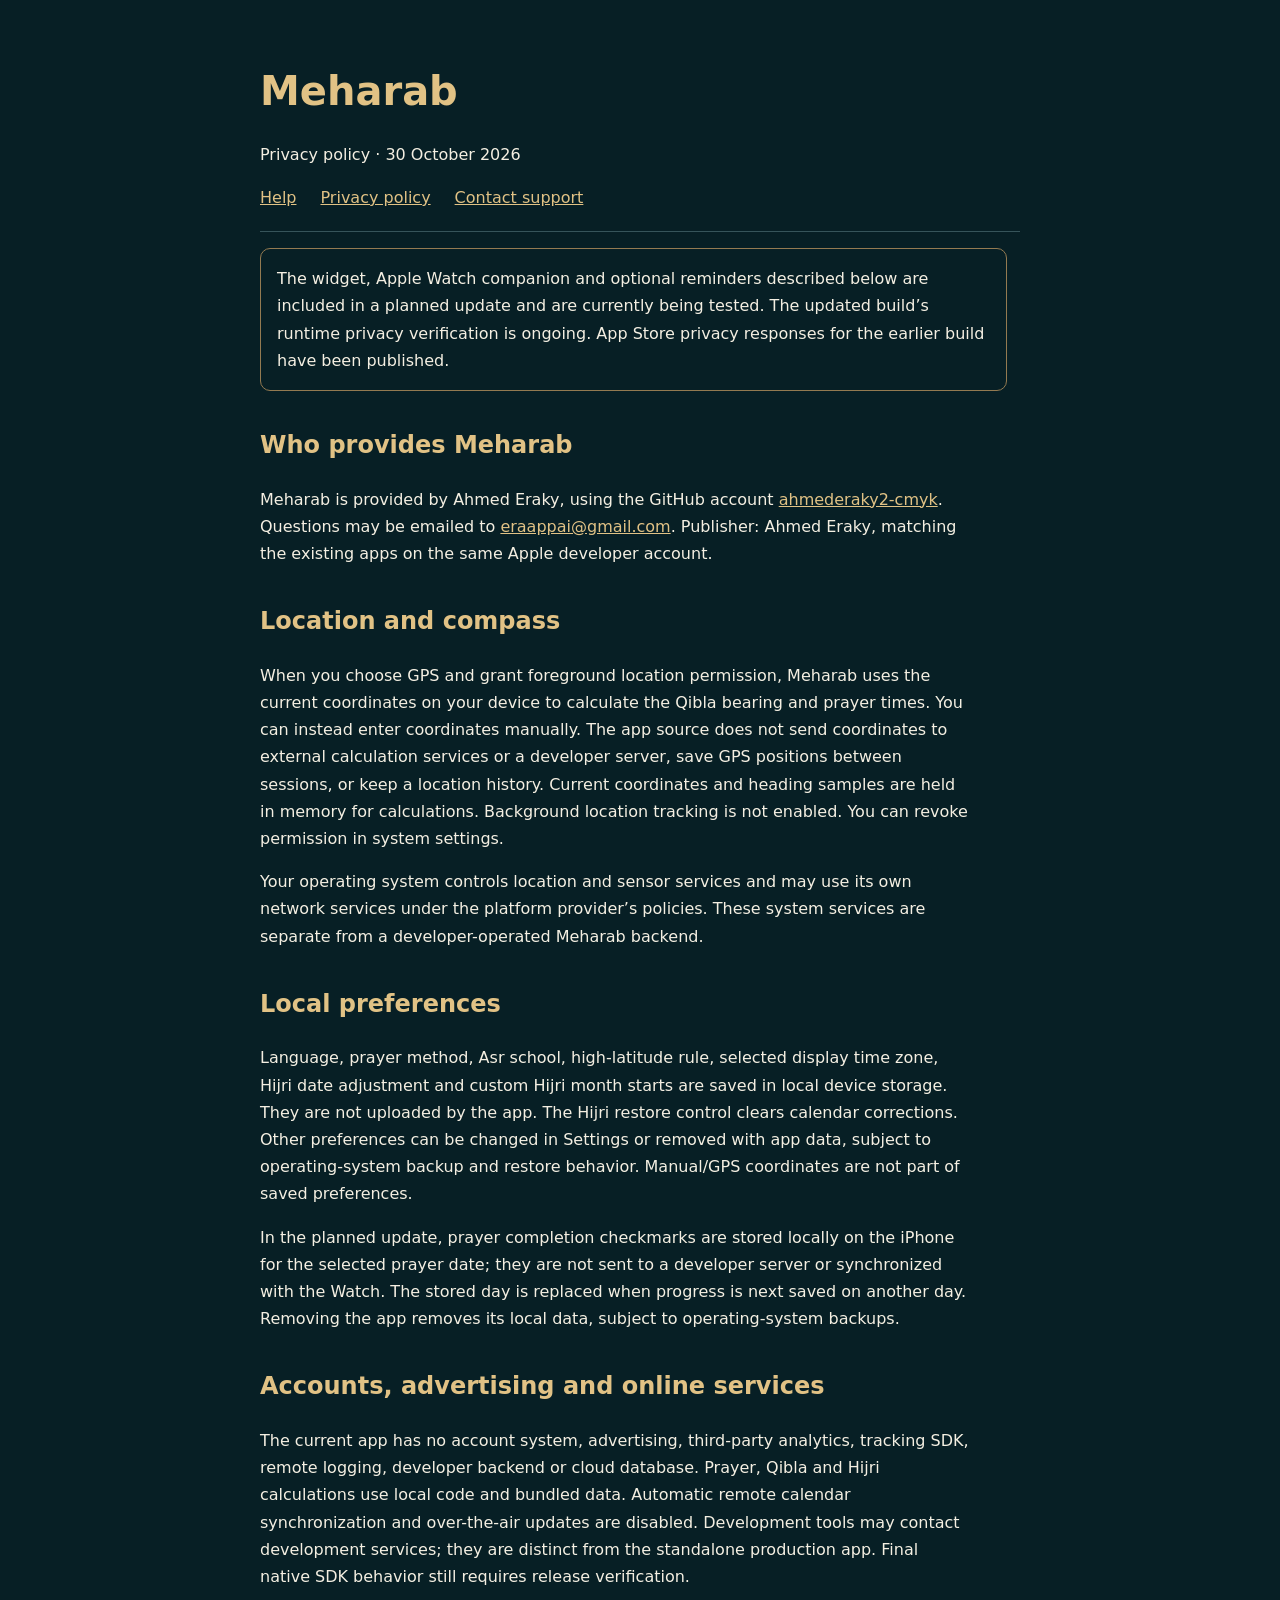
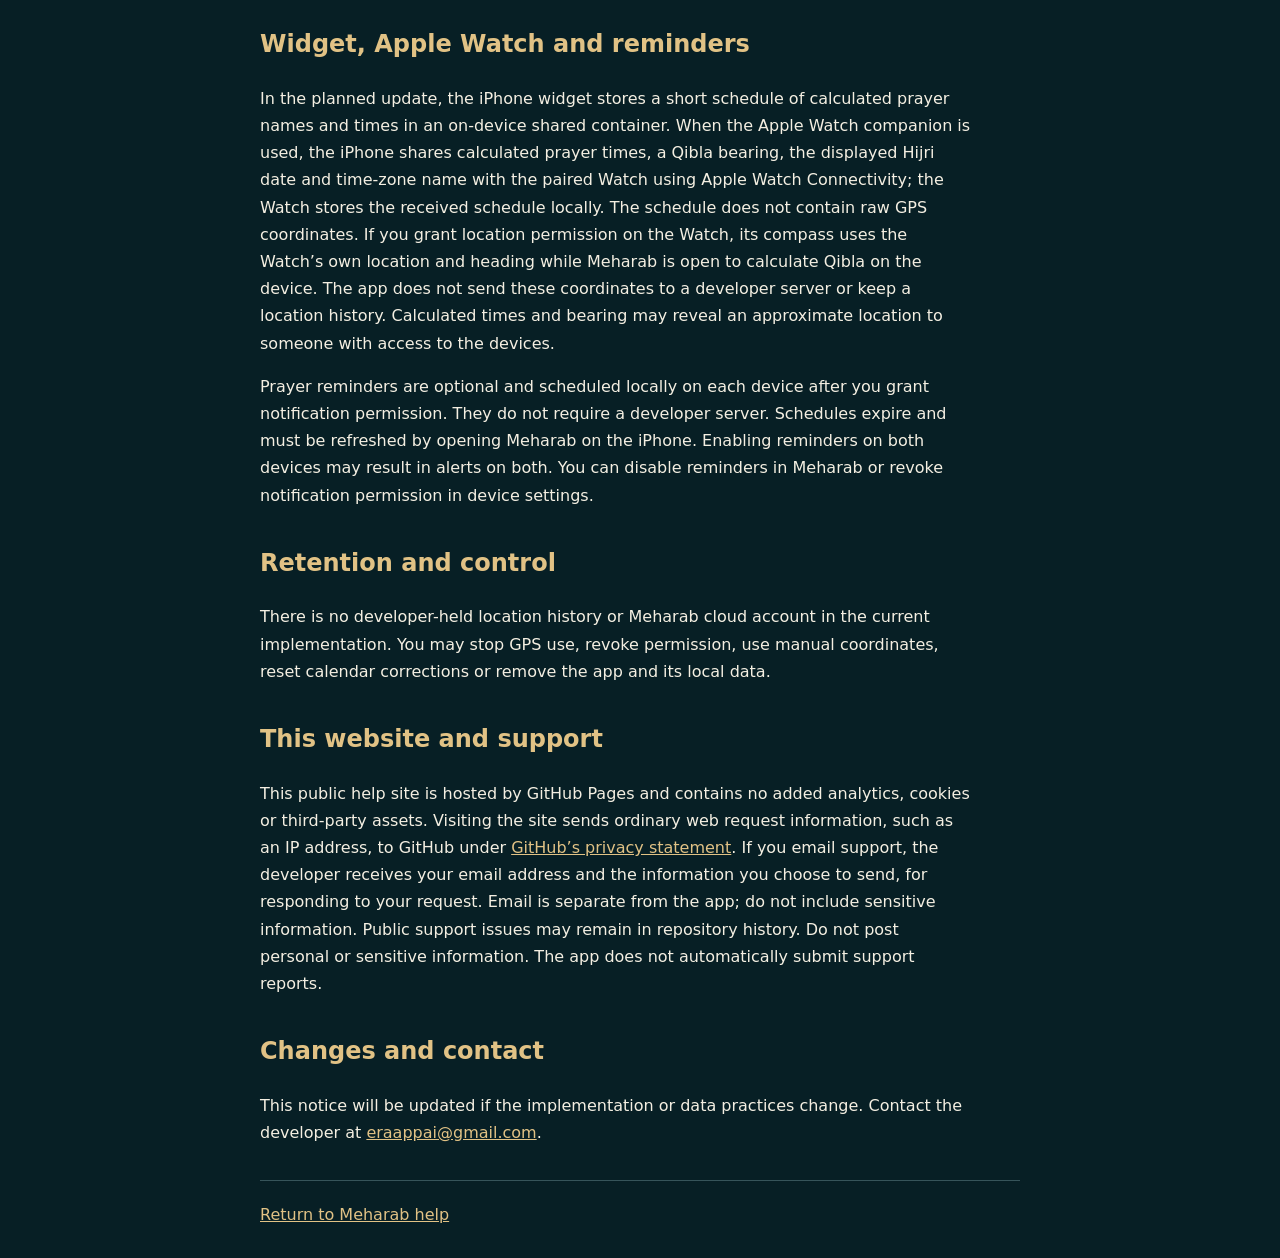
==== commit 9a618554: "Document local prayer completion data" ====
--- a/privacy.html
+++ b/privacy.html
@@ -1 +1 @@
-<!doctype html><html lang="en"><meta charset="utf-8"><meta name="viewport" content="width=device-width, initial-scale=1"><title>Meharab — Privacy Policy</title><link rel="stylesheet" href="style.css"><header><h1>Meharab</h1><p>Privacy policy · 30 October 2026</p><nav><a href="index.html">Help</a><a href="privacy.html">Privacy policy</a><a href="https://github.com/ahmederaky2-cmyk/Meharab-Support/issues/new">Contact support</a></nav></header><main><p class="notice">The widget, Apple Watch companion and optional reminders described below are included in a planned update and are currently being tested. The updated build’s runtime privacy verification is ongoing. App Store privacy responses for the earlier build have been published.</p><section><h2>Who provides Meharab</h2><p>Meharab is provided by Ahmed Eraky, using the GitHub account <a href="https://github.com/ahmederaky2-cmyk">ahmederaky2-cmyk</a>. Questions may be emailed to <a href="mailto:eraappai@gmail.com">eraappai@gmail.com</a>. Publisher: Ahmed Eraky, matching the existing apps on the same Apple developer account.</p></section><section><h2>Location and compass</h2><p>When you choose GPS and grant foreground location permission, Meharab uses the current coordinates on your device to calculate the Qibla bearing and prayer times. You can instead enter coordinates manually. The app source does not send coordinates to external calculation services or a developer server, save GPS positions between sessions, or keep a location history. Current coordinates and heading samples are held in memory for calculations. Background location tracking is not enabled. You can revoke permission in system settings.</p><p>Your operating system controls location and sensor services and may use its own network services under the platform provider’s policies. These system services are separate from a developer-operated Meharab backend.</p></section><section><h2>Local preferences</h2><p>Language, prayer method, Asr school, high-latitude rule, selected display time zone, Hijri date adjustment and custom Hijri month starts are saved in local device storage. They are not uploaded by the app. The Hijri restore control clears calendar corrections. Other preferences can be changed in Settings or removed with app data, subject to operating-system backup and restore behavior. Manual/GPS coordinates are not part of saved preferences.</p></section><section><h2>Accounts, advertising and online services</h2><p>The current app has no account system, advertising, third-party analytics, tracking SDK, remote logging, developer backend or cloud database. Prayer, Qibla and Hijri calculations use local code and bundled data. Automatic remote calendar synchronization and over-the-air updates are disabled. Development tools may contact development services; they are distinct from the standalone production app. Final native SDK behavior still requires release verification.</p></section><section><h2>Widget, Apple Watch and reminders</h2><p>In the planned update, the iPhone widget stores a short schedule of calculated prayer names and times in an on-device shared container. When the Apple Watch companion is used, the iPhone shares calculated prayer times, a Qibla bearing, the displayed Hijri date and time-zone name with the paired Watch using Apple Watch Connectivity; the Watch stores the received schedule locally. The schedule does not contain raw GPS coordinates. If you grant location permission on the Watch, its compass uses the Watch’s own location and heading while Meharab is open to calculate Qibla on the device. The app does not send these coordinates to a developer server or keep a location history. Calculated times and bearing may reveal an approximate location to someone with access to the devices.</p><p>Prayer reminders are optional and scheduled locally on each device after you grant notification permission. They do not require a developer server. Schedules expire and must be refreshed by opening Meharab on the iPhone. Enabling reminders on both devices may result in alerts on both. You can disable reminders in Meharab or revoke notification permission in device settings.</p></section><section><h2>Retention and control</h2><p>There is no developer-held location history or Meharab cloud account in the current implementation. You may stop GPS use, revoke permission, use manual coordinates, reset calendar corrections or remove the app and its local data.</p></section><section><h2>This website and support</h2><p>This public help site is hosted by GitHub Pages and contains no added analytics, cookies or third-party assets. Visiting the site sends ordinary web request information, such as an IP address, to GitHub under <a href="https://docs.github.com/en/site-policy/privacy-policies/github-general-privacy-statement">GitHub’s privacy statement</a>. If you email support, the developer receives your email address and the information you choose to send, for responding to your request. Email is separate from the app; do not include sensitive information. Public support issues may remain in repository history. Do not post personal or sensitive information. The app does not automatically submit support reports.</p></section><section><h2>Changes and contact</h2><p>This notice will be updated if the implementation or data practices change. Contact the developer at <a href="mailto:eraappai@gmail.com">eraappai@gmail.com</a>.</p></section></main><footer><a href="index.html">Return to Meharab help</a></footer></html>
+<!doctype html><html lang="en"><meta charset="utf-8"><meta name="viewport" content="width=device-width, initial-scale=1"><title>Meharab — Privacy Policy</title><link rel="stylesheet" href="style.css"><header><h1>Meharab</h1><p>Privacy policy · 30 October 2026</p><nav><a href="index.html">Help</a><a href="privacy.html">Privacy policy</a><a href="https://github.com/ahmederaky2-cmyk/Meharab-Support/issues/new">Contact support</a></nav></header><main><p class="notice">The widget, Apple Watch companion and optional reminders described below are included in a planned update and are currently being tested. The updated build’s runtime privacy verification is ongoing. App Store privacy responses for the earlier build have been published.</p><section><h2>Who provides Meharab</h2><p>Meharab is provided by Ahmed Eraky, using the GitHub account <a href="https://github.com/ahmederaky2-cmyk">ahmederaky2-cmyk</a>. Questions may be emailed to <a href="mailto:eraappai@gmail.com">eraappai@gmail.com</a>. Publisher: Ahmed Eraky, matching the existing apps on the same Apple developer account.</p></section><section><h2>Location and compass</h2><p>When you choose GPS and grant foreground location permission, Meharab uses the current coordinates on your device to calculate the Qibla bearing and prayer times. You can instead enter coordinates manually. The app source does not send coordinates to external calculation services or a developer server, save GPS positions between sessions, or keep a location history. Current coordinates and heading samples are held in memory for calculations. Background location tracking is not enabled. You can revoke permission in system settings.</p><p>Your operating system controls location and sensor services and may use its own network services under the platform provider’s policies. These system services are separate from a developer-operated Meharab backend.</p></section><section><h2>Local preferences</h2><p>Language, prayer method, Asr school, high-latitude rule, selected display time zone, Hijri date adjustment and custom Hijri month starts are saved in local device storage. They are not uploaded by the app. The Hijri restore control clears calendar corrections. Other preferences can be changed in Settings or removed with app data, subject to operating-system backup and restore behavior. Manual/GPS coordinates are not part of saved preferences.</p><p>In the planned update, prayer completion checkmarks are stored locally on the iPhone for the selected prayer date; they are not sent to a developer server or synchronized with the Watch. The stored day is replaced when progress is next saved on another day. Removing the app removes its local data, subject to operating-system backups.</p></section><section><h2>Accounts, advertising and online services</h2><p>The current app has no account system, advertising, third-party analytics, tracking SDK, remote logging, developer backend or cloud database. Prayer, Qibla and Hijri calculations use local code and bundled data. Automatic remote calendar synchronization and over-the-air updates are disabled. Development tools may contact development services; they are distinct from the standalone production app. Final native SDK behavior still requires release verification.</p></section><section><h2>Widget, Apple Watch and reminders</h2><p>In the planned update, the iPhone widget stores a short schedule of calculated prayer names and times in an on-device shared container. When the Apple Watch companion is used, the iPhone shares calculated prayer times, a Qibla bearing, the displayed Hijri date and time-zone name with the paired Watch using Apple Watch Connectivity; the Watch stores the received schedule locally. The schedule does not contain raw GPS coordinates. If you grant location permission on the Watch, its compass uses the Watch’s own location and heading while Meharab is open to calculate Qibla on the device. The app does not send these coordinates to a developer server or keep a location history. Calculated times and bearing may reveal an approximate location to someone with access to the devices.</p><p>Prayer reminders are optional and scheduled locally on each device after you grant notification permission. They do not require a developer server. Schedules expire and must be refreshed by opening Meharab on the iPhone. Enabling reminders on both devices may result in alerts on both. You can disable reminders in Meharab or revoke notification permission in device settings.</p></section><section><h2>Retention and control</h2><p>There is no developer-held location history or Meharab cloud account in the current implementation. You may stop GPS use, revoke permission, use manual coordinates, reset calendar corrections or remove the app and its local data.</p></section><section><h2>This website and support</h2><p>This public help site is hosted by GitHub Pages and contains no added analytics, cookies or third-party assets. Visiting the site sends ordinary web request information, such as an IP address, to GitHub under <a href="https://docs.github.com/en/site-policy/privacy-policies/github-general-privacy-statement">GitHub’s privacy statement</a>. If you email support, the developer receives your email address and the information you choose to send, for responding to your request. Email is separate from the app; do not include sensitive information. Public support issues may remain in repository history. Do not post personal or sensitive information. The app does not automatically submit support reports.</p></section><section><h2>Changes and contact</h2><p>This notice will be updated if the implementation or data practices change. Contact the developer at <a href="mailto:eraappai@gmail.com">eraappai@gmail.com</a>.</p></section></main><footer><a href="index.html">Return to Meharab help</a></footer></html>
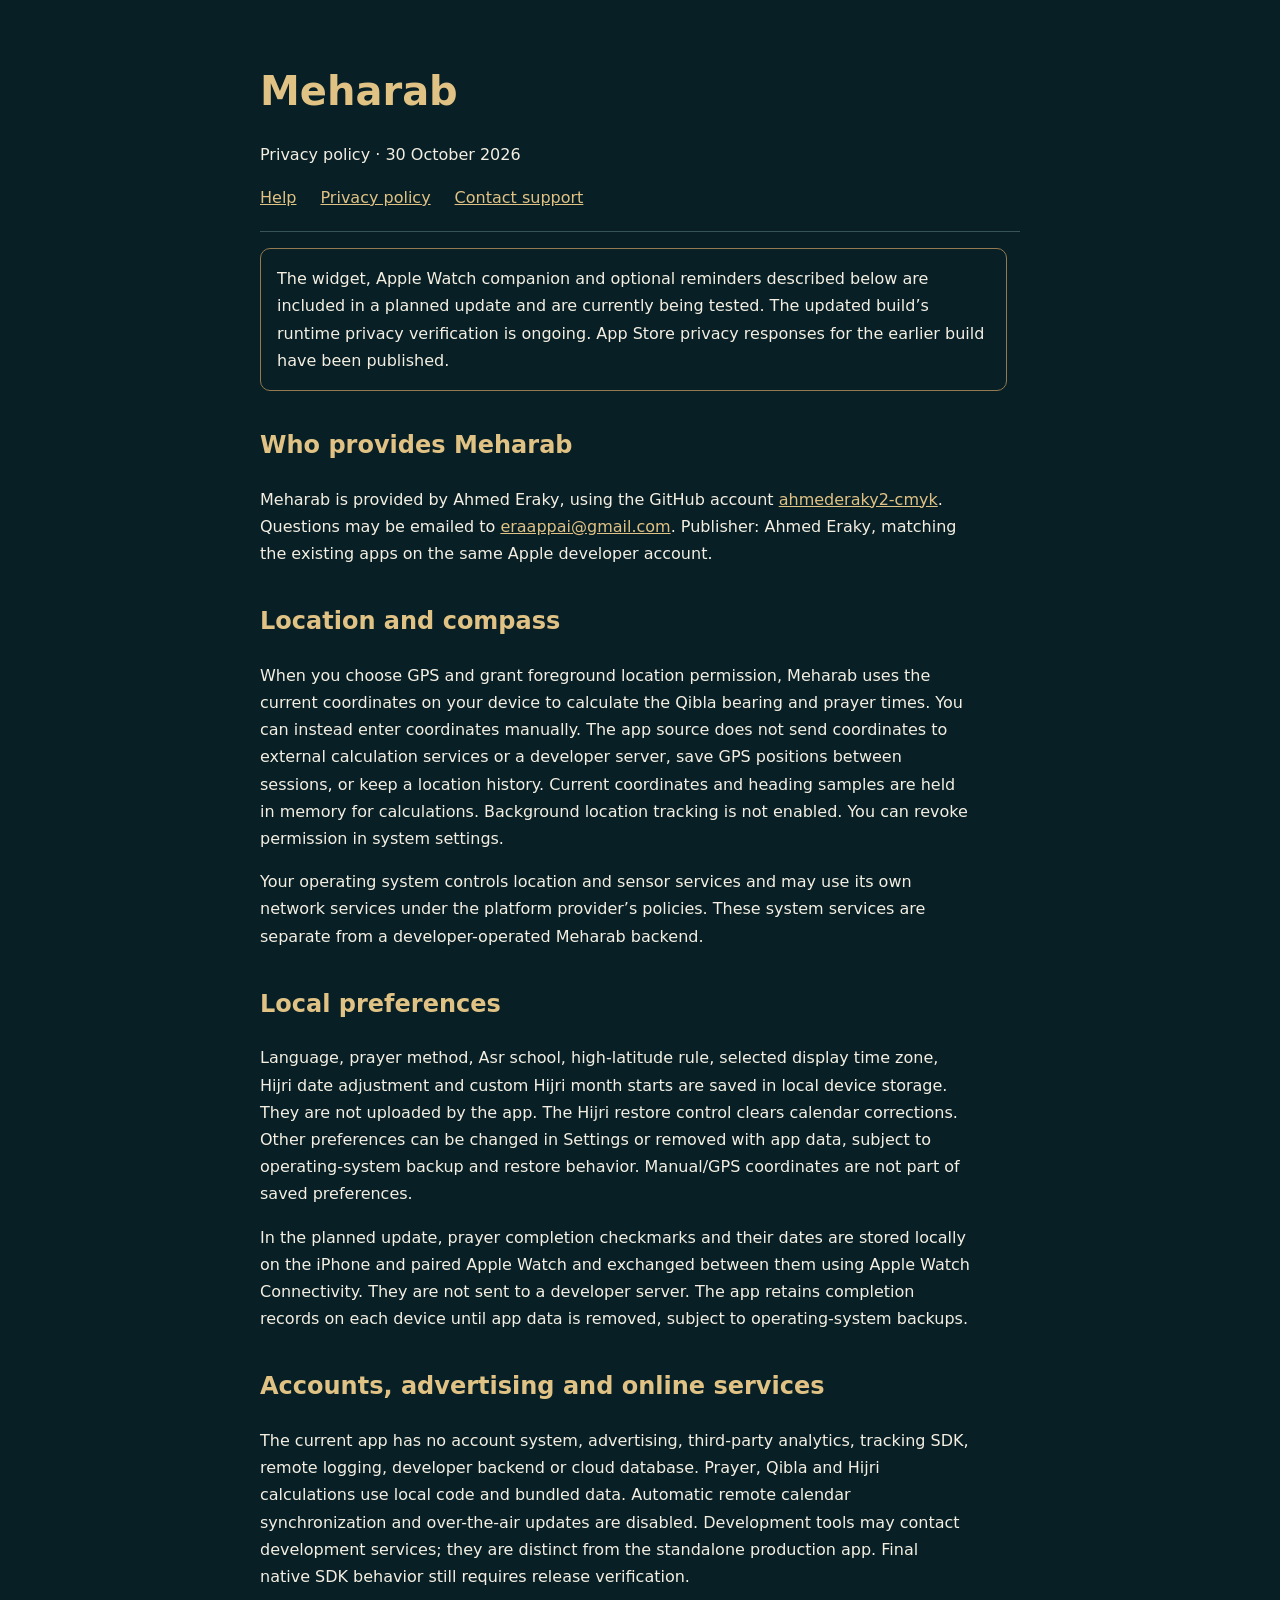
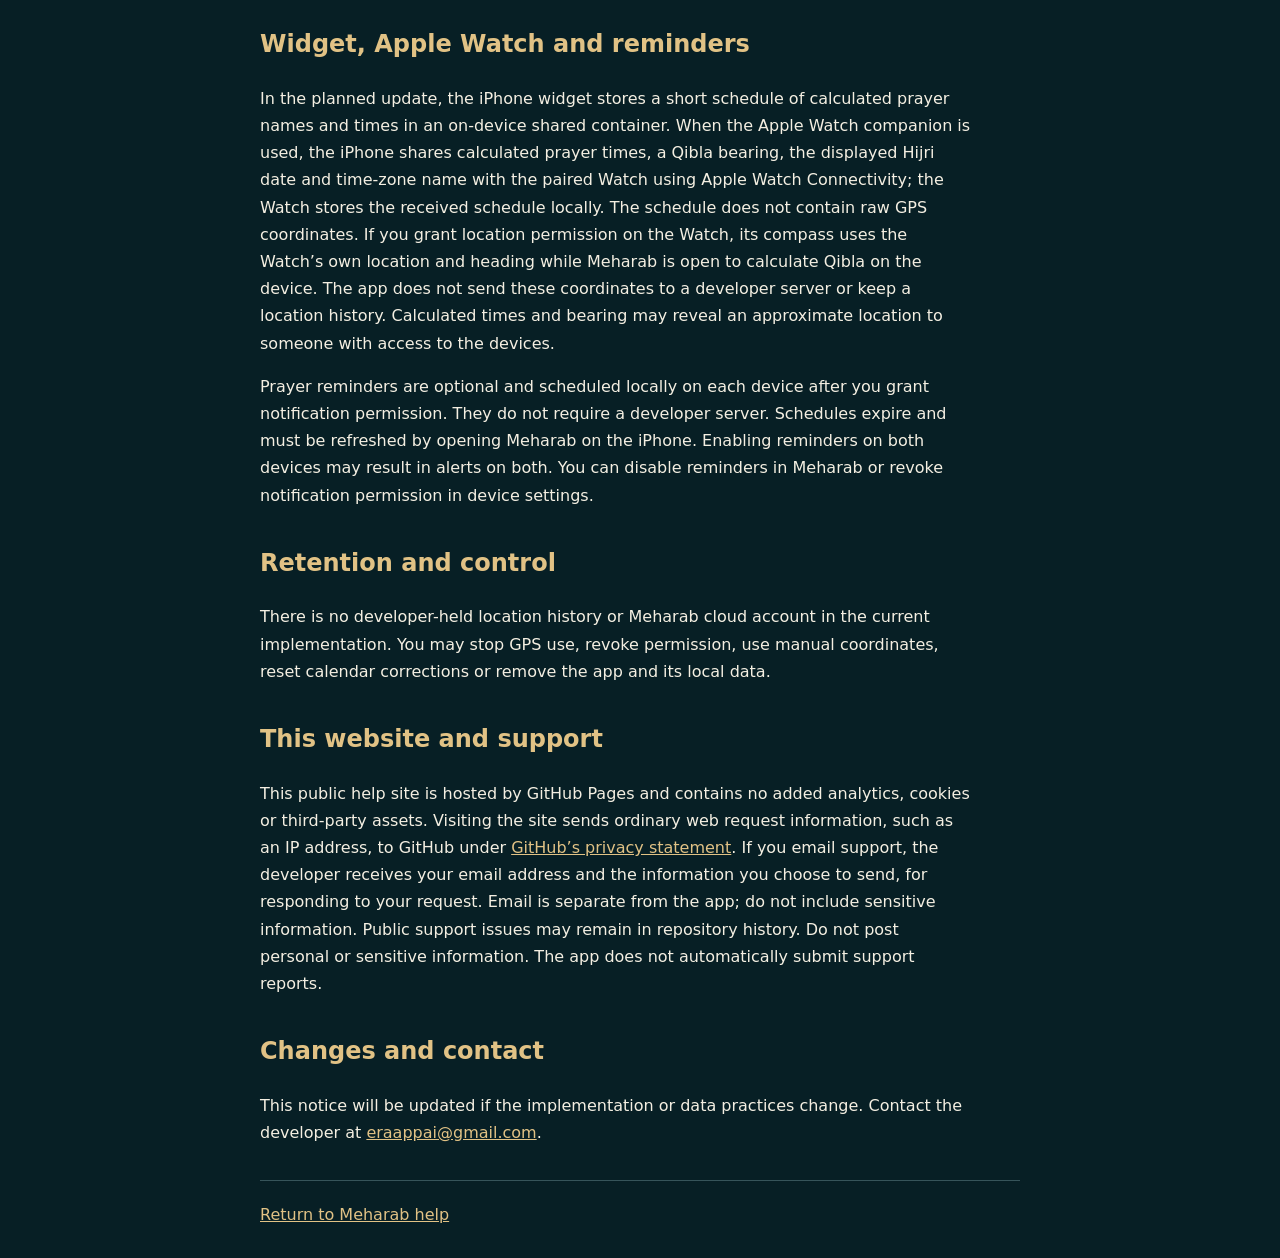
==== commit 433507b9: "Document paired-device prayer completion" ====
--- a/privacy.html
+++ b/privacy.html
@@ -1 +1 @@
-<!doctype html><html lang="en"><meta charset="utf-8"><meta name="viewport" content="width=device-width, initial-scale=1"><title>Meharab — Privacy Policy</title><link rel="stylesheet" href="style.css"><header><h1>Meharab</h1><p>Privacy policy · 30 October 2026</p><nav><a href="index.html">Help</a><a href="privacy.html">Privacy policy</a><a href="https://github.com/ahmederaky2-cmyk/Meharab-Support/issues/new">Contact support</a></nav></header><main><p class="notice">The widget, Apple Watch companion and optional reminders described below are included in a planned update and are currently being tested. The updated build’s runtime privacy verification is ongoing. App Store privacy responses for the earlier build have been published.</p><section><h2>Who provides Meharab</h2><p>Meharab is provided by Ahmed Eraky, using the GitHub account <a href="https://github.com/ahmederaky2-cmyk">ahmederaky2-cmyk</a>. Questions may be emailed to <a href="mailto:eraappai@gmail.com">eraappai@gmail.com</a>. Publisher: Ahmed Eraky, matching the existing apps on the same Apple developer account.</p></section><section><h2>Location and compass</h2><p>When you choose GPS and grant foreground location permission, Meharab uses the current coordinates on your device to calculate the Qibla bearing and prayer times. You can instead enter coordinates manually. The app source does not send coordinates to external calculation services or a developer server, save GPS positions between sessions, or keep a location history. Current coordinates and heading samples are held in memory for calculations. Background location tracking is not enabled. You can revoke permission in system settings.</p><p>Your operating system controls location and sensor services and may use its own network services under the platform provider’s policies. These system services are separate from a developer-operated Meharab backend.</p></section><section><h2>Local preferences</h2><p>Language, prayer method, Asr school, high-latitude rule, selected display time zone, Hijri date adjustment and custom Hijri month starts are saved in local device storage. They are not uploaded by the app. The Hijri restore control clears calendar corrections. Other preferences can be changed in Settings or removed with app data, subject to operating-system backup and restore behavior. Manual/GPS coordinates are not part of saved preferences.</p><p>In the planned update, prayer completion checkmarks are stored locally on the iPhone for the selected prayer date; they are not sent to a developer server or synchronized with the Watch. The stored day is replaced when progress is next saved on another day. Removing the app removes its local data, subject to operating-system backups.</p></section><section><h2>Accounts, advertising and online services</h2><p>The current app has no account system, advertising, third-party analytics, tracking SDK, remote logging, developer backend or cloud database. Prayer, Qibla and Hijri calculations use local code and bundled data. Automatic remote calendar synchronization and over-the-air updates are disabled. Development tools may contact development services; they are distinct from the standalone production app. Final native SDK behavior still requires release verification.</p></section><section><h2>Widget, Apple Watch and reminders</h2><p>In the planned update, the iPhone widget stores a short schedule of calculated prayer names and times in an on-device shared container. When the Apple Watch companion is used, the iPhone shares calculated prayer times, a Qibla bearing, the displayed Hijri date and time-zone name with the paired Watch using Apple Watch Connectivity; the Watch stores the received schedule locally. The schedule does not contain raw GPS coordinates. If you grant location permission on the Watch, its compass uses the Watch’s own location and heading while Meharab is open to calculate Qibla on the device. The app does not send these coordinates to a developer server or keep a location history. Calculated times and bearing may reveal an approximate location to someone with access to the devices.</p><p>Prayer reminders are optional and scheduled locally on each device after you grant notification permission. They do not require a developer server. Schedules expire and must be refreshed by opening Meharab on the iPhone. Enabling reminders on both devices may result in alerts on both. You can disable reminders in Meharab or revoke notification permission in device settings.</p></section><section><h2>Retention and control</h2><p>There is no developer-held location history or Meharab cloud account in the current implementation. You may stop GPS use, revoke permission, use manual coordinates, reset calendar corrections or remove the app and its local data.</p></section><section><h2>This website and support</h2><p>This public help site is hosted by GitHub Pages and contains no added analytics, cookies or third-party assets. Visiting the site sends ordinary web request information, such as an IP address, to GitHub under <a href="https://docs.github.com/en/site-policy/privacy-policies/github-general-privacy-statement">GitHub’s privacy statement</a>. If you email support, the developer receives your email address and the information you choose to send, for responding to your request. Email is separate from the app; do not include sensitive information. Public support issues may remain in repository history. Do not post personal or sensitive information. The app does not automatically submit support reports.</p></section><section><h2>Changes and contact</h2><p>This notice will be updated if the implementation or data practices change. Contact the developer at <a href="mailto:eraappai@gmail.com">eraappai@gmail.com</a>.</p></section></main><footer><a href="index.html">Return to Meharab help</a></footer></html>
+<!doctype html><html lang="en"><meta charset="utf-8"><meta name="viewport" content="width=device-width, initial-scale=1"><title>Meharab — Privacy Policy</title><link rel="stylesheet" href="style.css"><header><h1>Meharab</h1><p>Privacy policy · 30 October 2026</p><nav><a href="index.html">Help</a><a href="privacy.html">Privacy policy</a><a href="https://github.com/ahmederaky2-cmyk/Meharab-Support/issues/new">Contact support</a></nav></header><main><p class="notice">The widget, Apple Watch companion and optional reminders described below are included in a planned update and are currently being tested. The updated build’s runtime privacy verification is ongoing. App Store privacy responses for the earlier build have been published.</p><section><h2>Who provides Meharab</h2><p>Meharab is provided by Ahmed Eraky, using the GitHub account <a href="https://github.com/ahmederaky2-cmyk">ahmederaky2-cmyk</a>. Questions may be emailed to <a href="mailto:eraappai@gmail.com">eraappai@gmail.com</a>. Publisher: Ahmed Eraky, matching the existing apps on the same Apple developer account.</p></section><section><h2>Location and compass</h2><p>When you choose GPS and grant foreground location permission, Meharab uses the current coordinates on your device to calculate the Qibla bearing and prayer times. You can instead enter coordinates manually. The app source does not send coordinates to external calculation services or a developer server, save GPS positions between sessions, or keep a location history. Current coordinates and heading samples are held in memory for calculations. Background location tracking is not enabled. You can revoke permission in system settings.</p><p>Your operating system controls location and sensor services and may use its own network services under the platform provider’s policies. These system services are separate from a developer-operated Meharab backend.</p></section><section><h2>Local preferences</h2><p>Language, prayer method, Asr school, high-latitude rule, selected display time zone, Hijri date adjustment and custom Hijri month starts are saved in local device storage. They are not uploaded by the app. The Hijri restore control clears calendar corrections. Other preferences can be changed in Settings or removed with app data, subject to operating-system backup and restore behavior. Manual/GPS coordinates are not part of saved preferences.</p><p>In the planned update, prayer completion checkmarks and their dates are stored locally on the iPhone and paired Apple Watch and exchanged between them using Apple Watch Connectivity. They are not sent to a developer server. The app retains completion records on each device until app data is removed, subject to operating-system backups.</p></section><section><h2>Accounts, advertising and online services</h2><p>The current app has no account system, advertising, third-party analytics, tracking SDK, remote logging, developer backend or cloud database. Prayer, Qibla and Hijri calculations use local code and bundled data. Automatic remote calendar synchronization and over-the-air updates are disabled. Development tools may contact development services; they are distinct from the standalone production app. Final native SDK behavior still requires release verification.</p></section><section><h2>Widget, Apple Watch and reminders</h2><p>In the planned update, the iPhone widget stores a short schedule of calculated prayer names and times in an on-device shared container. When the Apple Watch companion is used, the iPhone shares calculated prayer times, a Qibla bearing, the displayed Hijri date and time-zone name with the paired Watch using Apple Watch Connectivity; the Watch stores the received schedule locally. The schedule does not contain raw GPS coordinates. If you grant location permission on the Watch, its compass uses the Watch’s own location and heading while Meharab is open to calculate Qibla on the device. The app does not send these coordinates to a developer server or keep a location history. Calculated times and bearing may reveal an approximate location to someone with access to the devices.</p><p>Prayer reminders are optional and scheduled locally on each device after you grant notification permission. They do not require a developer server. Schedules expire and must be refreshed by opening Meharab on the iPhone. Enabling reminders on both devices may result in alerts on both. You can disable reminders in Meharab or revoke notification permission in device settings.</p></section><section><h2>Retention and control</h2><p>There is no developer-held location history or Meharab cloud account in the current implementation. You may stop GPS use, revoke permission, use manual coordinates, reset calendar corrections or remove the app and its local data.</p></section><section><h2>This website and support</h2><p>This public help site is hosted by GitHub Pages and contains no added analytics, cookies or third-party assets. Visiting the site sends ordinary web request information, such as an IP address, to GitHub under <a href="https://docs.github.com/en/site-policy/privacy-policies/github-general-privacy-statement">GitHub’s privacy statement</a>. If you email support, the developer receives your email address and the information you choose to send, for responding to your request. Email is separate from the app; do not include sensitive information. Public support issues may remain in repository history. Do not post personal or sensitive information. The app does not automatically submit support reports.</p></section><section><h2>Changes and contact</h2><p>This notice will be updated if the implementation or data practices change. Contact the developer at <a href="mailto:eraappai@gmail.com">eraappai@gmail.com</a>.</p></section></main><footer><a href="index.html">Return to Meharab help</a></footer></html>
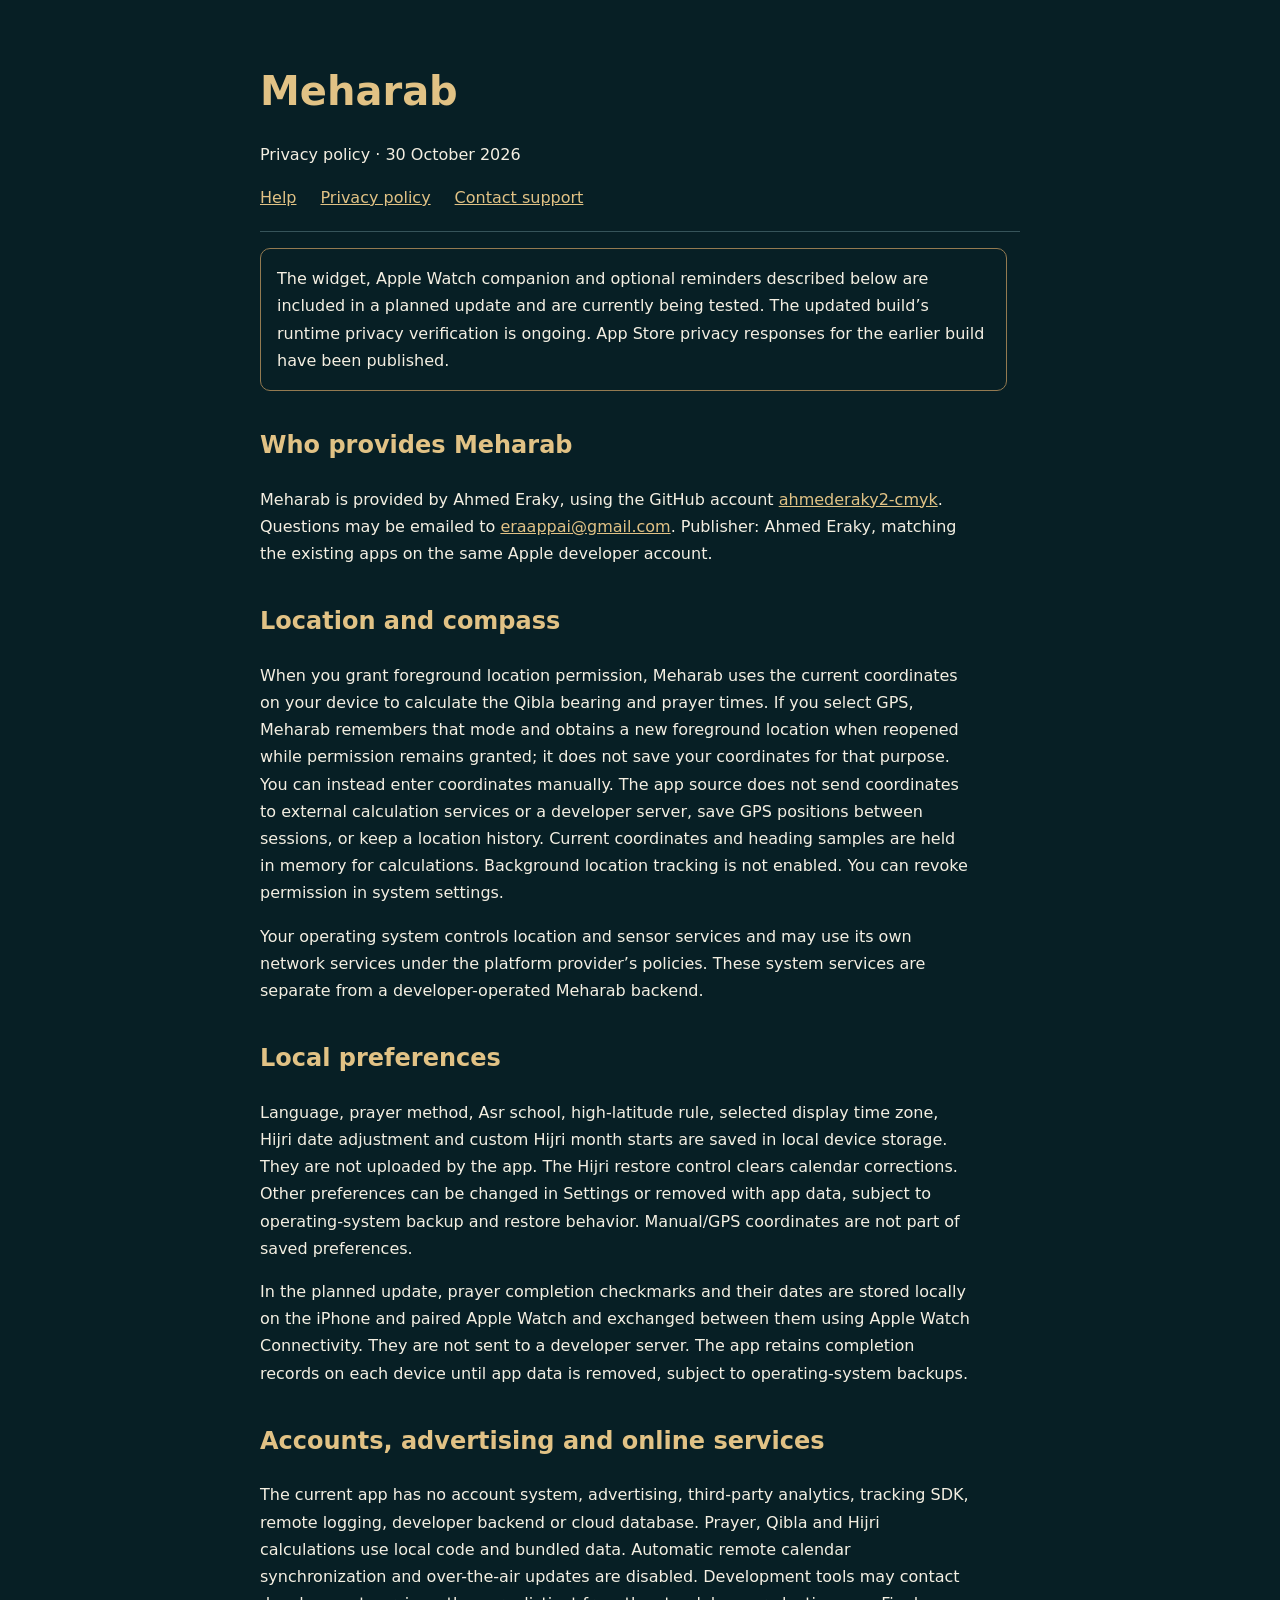
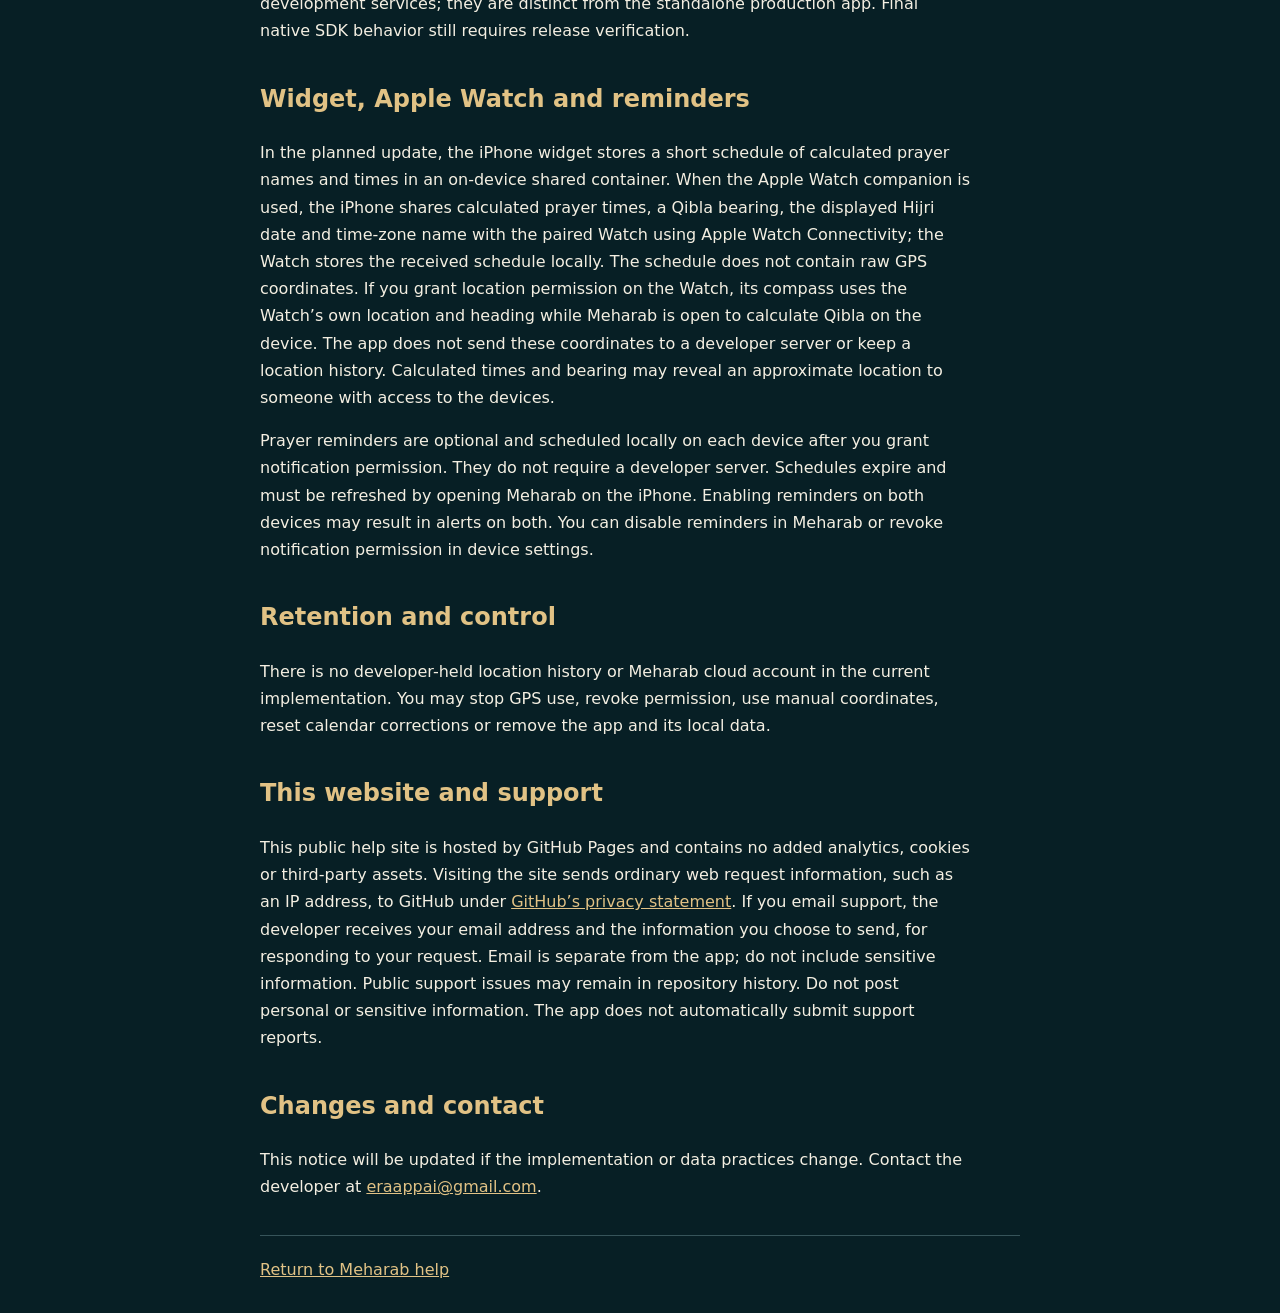
==== commit a75b1654: "Explain foreground GPS mode restoration" ====
--- a/privacy.html
+++ b/privacy.html
@@ -1 +1 @@
-<!doctype html><html lang="en"><meta charset="utf-8"><meta name="viewport" content="width=device-width, initial-scale=1"><title>Meharab — Privacy Policy</title><link rel="stylesheet" href="style.css"><header><h1>Meharab</h1><p>Privacy policy · 30 October 2026</p><nav><a href="index.html">Help</a><a href="privacy.html">Privacy policy</a><a href="https://github.com/ahmederaky2-cmyk/Meharab-Support/issues/new">Contact support</a></nav></header><main><p class="notice">The widget, Apple Watch companion and optional reminders described below are included in a planned update and are currently being tested. The updated build’s runtime privacy verification is ongoing. App Store privacy responses for the earlier build have been published.</p><section><h2>Who provides Meharab</h2><p>Meharab is provided by Ahmed Eraky, using the GitHub account <a href="https://github.com/ahmederaky2-cmyk">ahmederaky2-cmyk</a>. Questions may be emailed to <a href="mailto:eraappai@gmail.com">eraappai@gmail.com</a>. Publisher: Ahmed Eraky, matching the existing apps on the same Apple developer account.</p></section><section><h2>Location and compass</h2><p>When you choose GPS and grant foreground location permission, Meharab uses the current coordinates on your device to calculate the Qibla bearing and prayer times. You can instead enter coordinates manually. The app source does not send coordinates to external calculation services or a developer server, save GPS positions between sessions, or keep a location history. Current coordinates and heading samples are held in memory for calculations. Background location tracking is not enabled. You can revoke permission in system settings.</p><p>Your operating system controls location and sensor services and may use its own network services under the platform provider’s policies. These system services are separate from a developer-operated Meharab backend.</p></section><section><h2>Local preferences</h2><p>Language, prayer method, Asr school, high-latitude rule, selected display time zone, Hijri date adjustment and custom Hijri month starts are saved in local device storage. They are not uploaded by the app. The Hijri restore control clears calendar corrections. Other preferences can be changed in Settings or removed with app data, subject to operating-system backup and restore behavior. Manual/GPS coordinates are not part of saved preferences.</p><p>In the planned update, prayer completion checkmarks and their dates are stored locally on the iPhone and paired Apple Watch and exchanged between them using Apple Watch Connectivity. They are not sent to a developer server. The app retains completion records on each device until app data is removed, subject to operating-system backups.</p></section><section><h2>Accounts, advertising and online services</h2><p>The current app has no account system, advertising, third-party analytics, tracking SDK, remote logging, developer backend or cloud database. Prayer, Qibla and Hijri calculations use local code and bundled data. Automatic remote calendar synchronization and over-the-air updates are disabled. Development tools may contact development services; they are distinct from the standalone production app. Final native SDK behavior still requires release verification.</p></section><section><h2>Widget, Apple Watch and reminders</h2><p>In the planned update, the iPhone widget stores a short schedule of calculated prayer names and times in an on-device shared container. When the Apple Watch companion is used, the iPhone shares calculated prayer times, a Qibla bearing, the displayed Hijri date and time-zone name with the paired Watch using Apple Watch Connectivity; the Watch stores the received schedule locally. The schedule does not contain raw GPS coordinates. If you grant location permission on the Watch, its compass uses the Watch’s own location and heading while Meharab is open to calculate Qibla on the device. The app does not send these coordinates to a developer server or keep a location history. Calculated times and bearing may reveal an approximate location to someone with access to the devices.</p><p>Prayer reminders are optional and scheduled locally on each device after you grant notification permission. They do not require a developer server. Schedules expire and must be refreshed by opening Meharab on the iPhone. Enabling reminders on both devices may result in alerts on both. You can disable reminders in Meharab or revoke notification permission in device settings.</p></section><section><h2>Retention and control</h2><p>There is no developer-held location history or Meharab cloud account in the current implementation. You may stop GPS use, revoke permission, use manual coordinates, reset calendar corrections or remove the app and its local data.</p></section><section><h2>This website and support</h2><p>This public help site is hosted by GitHub Pages and contains no added analytics, cookies or third-party assets. Visiting the site sends ordinary web request information, such as an IP address, to GitHub under <a href="https://docs.github.com/en/site-policy/privacy-policies/github-general-privacy-statement">GitHub’s privacy statement</a>. If you email support, the developer receives your email address and the information you choose to send, for responding to your request. Email is separate from the app; do not include sensitive information. Public support issues may remain in repository history. Do not post personal or sensitive information. The app does not automatically submit support reports.</p></section><section><h2>Changes and contact</h2><p>This notice will be updated if the implementation or data practices change. Contact the developer at <a href="mailto:eraappai@gmail.com">eraappai@gmail.com</a>.</p></section></main><footer><a href="index.html">Return to Meharab help</a></footer></html>
+<!doctype html><html lang="en"><meta charset="utf-8"><meta name="viewport" content="width=device-width, initial-scale=1"><title>Meharab — Privacy Policy</title><link rel="stylesheet" href="style.css"><header><h1>Meharab</h1><p>Privacy policy · 30 October 2026</p><nav><a href="index.html">Help</a><a href="privacy.html">Privacy policy</a><a href="https://github.com/ahmederaky2-cmyk/Meharab-Support/issues/new">Contact support</a></nav></header><main><p class="notice">The widget, Apple Watch companion and optional reminders described below are included in a planned update and are currently being tested. The updated build’s runtime privacy verification is ongoing. App Store privacy responses for the earlier build have been published.</p><section><h2>Who provides Meharab</h2><p>Meharab is provided by Ahmed Eraky, using the GitHub account <a href="https://github.com/ahmederaky2-cmyk">ahmederaky2-cmyk</a>. Questions may be emailed to <a href="mailto:eraappai@gmail.com">eraappai@gmail.com</a>. Publisher: Ahmed Eraky, matching the existing apps on the same Apple developer account.</p></section><section><h2>Location and compass</h2><p>When you grant foreground location permission, Meharab uses the current coordinates on your device to calculate the Qibla bearing and prayer times. If you select GPS, Meharab remembers that mode and obtains a new foreground location when reopened while permission remains granted; it does not save your coordinates for that purpose. You can instead enter coordinates manually. The app source does not send coordinates to external calculation services or a developer server, save GPS positions between sessions, or keep a location history. Current coordinates and heading samples are held in memory for calculations. Background location tracking is not enabled. You can revoke permission in system settings.</p><p>Your operating system controls location and sensor services and may use its own network services under the platform provider’s policies. These system services are separate from a developer-operated Meharab backend.</p></section><section><h2>Local preferences</h2><p>Language, prayer method, Asr school, high-latitude rule, selected display time zone, Hijri date adjustment and custom Hijri month starts are saved in local device storage. They are not uploaded by the app. The Hijri restore control clears calendar corrections. Other preferences can be changed in Settings or removed with app data, subject to operating-system backup and restore behavior. Manual/GPS coordinates are not part of saved preferences.</p><p>In the planned update, prayer completion checkmarks and their dates are stored locally on the iPhone and paired Apple Watch and exchanged between them using Apple Watch Connectivity. They are not sent to a developer server. The app retains completion records on each device until app data is removed, subject to operating-system backups.</p></section><section><h2>Accounts, advertising and online services</h2><p>The current app has no account system, advertising, third-party analytics, tracking SDK, remote logging, developer backend or cloud database. Prayer, Qibla and Hijri calculations use local code and bundled data. Automatic remote calendar synchronization and over-the-air updates are disabled. Development tools may contact development services; they are distinct from the standalone production app. Final native SDK behavior still requires release verification.</p></section><section><h2>Widget, Apple Watch and reminders</h2><p>In the planned update, the iPhone widget stores a short schedule of calculated prayer names and times in an on-device shared container. When the Apple Watch companion is used, the iPhone shares calculated prayer times, a Qibla bearing, the displayed Hijri date and time-zone name with the paired Watch using Apple Watch Connectivity; the Watch stores the received schedule locally. The schedule does not contain raw GPS coordinates. If you grant location permission on the Watch, its compass uses the Watch’s own location and heading while Meharab is open to calculate Qibla on the device. The app does not send these coordinates to a developer server or keep a location history. Calculated times and bearing may reveal an approximate location to someone with access to the devices.</p><p>Prayer reminders are optional and scheduled locally on each device after you grant notification permission. They do not require a developer server. Schedules expire and must be refreshed by opening Meharab on the iPhone. Enabling reminders on both devices may result in alerts on both. You can disable reminders in Meharab or revoke notification permission in device settings.</p></section><section><h2>Retention and control</h2><p>There is no developer-held location history or Meharab cloud account in the current implementation. You may stop GPS use, revoke permission, use manual coordinates, reset calendar corrections or remove the app and its local data.</p></section><section><h2>This website and support</h2><p>This public help site is hosted by GitHub Pages and contains no added analytics, cookies or third-party assets. Visiting the site sends ordinary web request information, such as an IP address, to GitHub under <a href="https://docs.github.com/en/site-policy/privacy-policies/github-general-privacy-statement">GitHub’s privacy statement</a>. If you email support, the developer receives your email address and the information you choose to send, for responding to your request. Email is separate from the app; do not include sensitive information. Public support issues may remain in repository history. Do not post personal or sensitive information. The app does not automatically submit support reports.</p></section><section><h2>Changes and contact</h2><p>This notice will be updated if the implementation or data practices change. Contact the developer at <a href="mailto:eraappai@gmail.com">eraappai@gmail.com</a>.</p></section></main><footer><a href="index.html">Return to Meharab help</a></footer></html>
